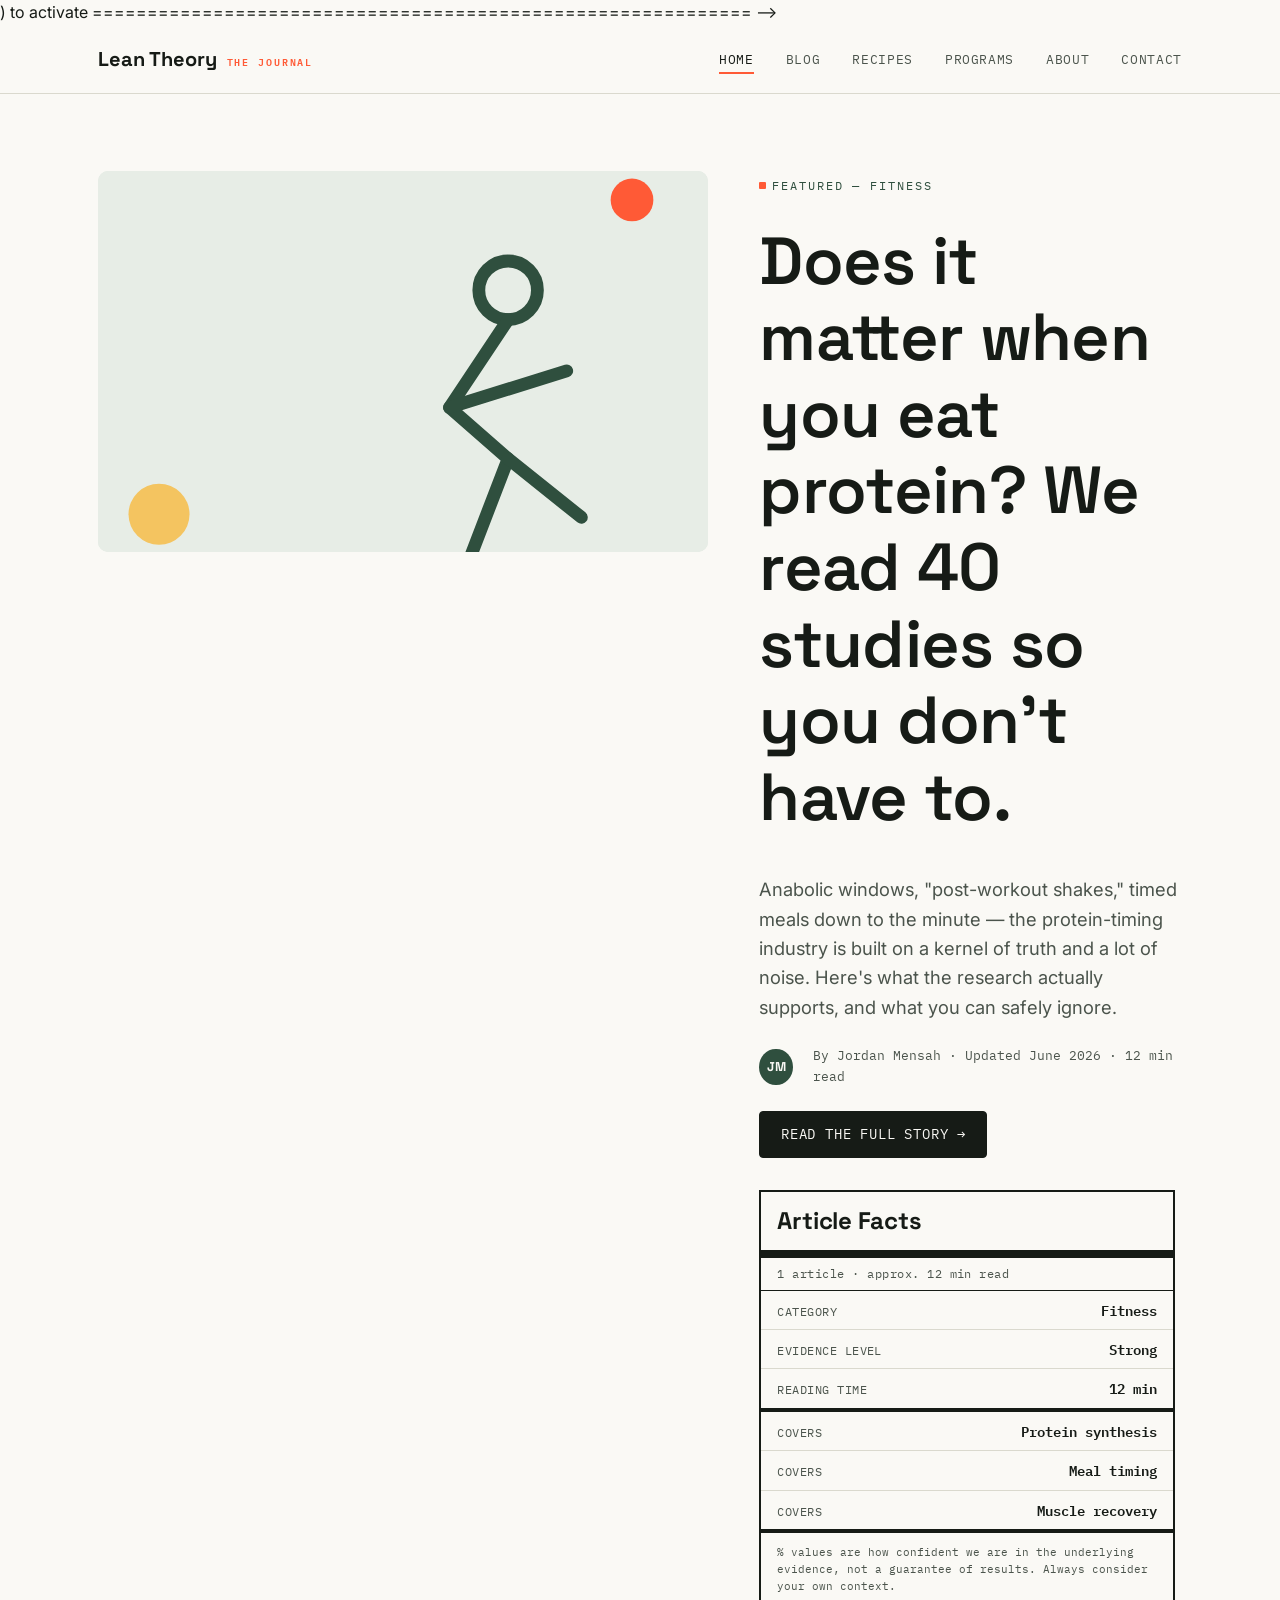
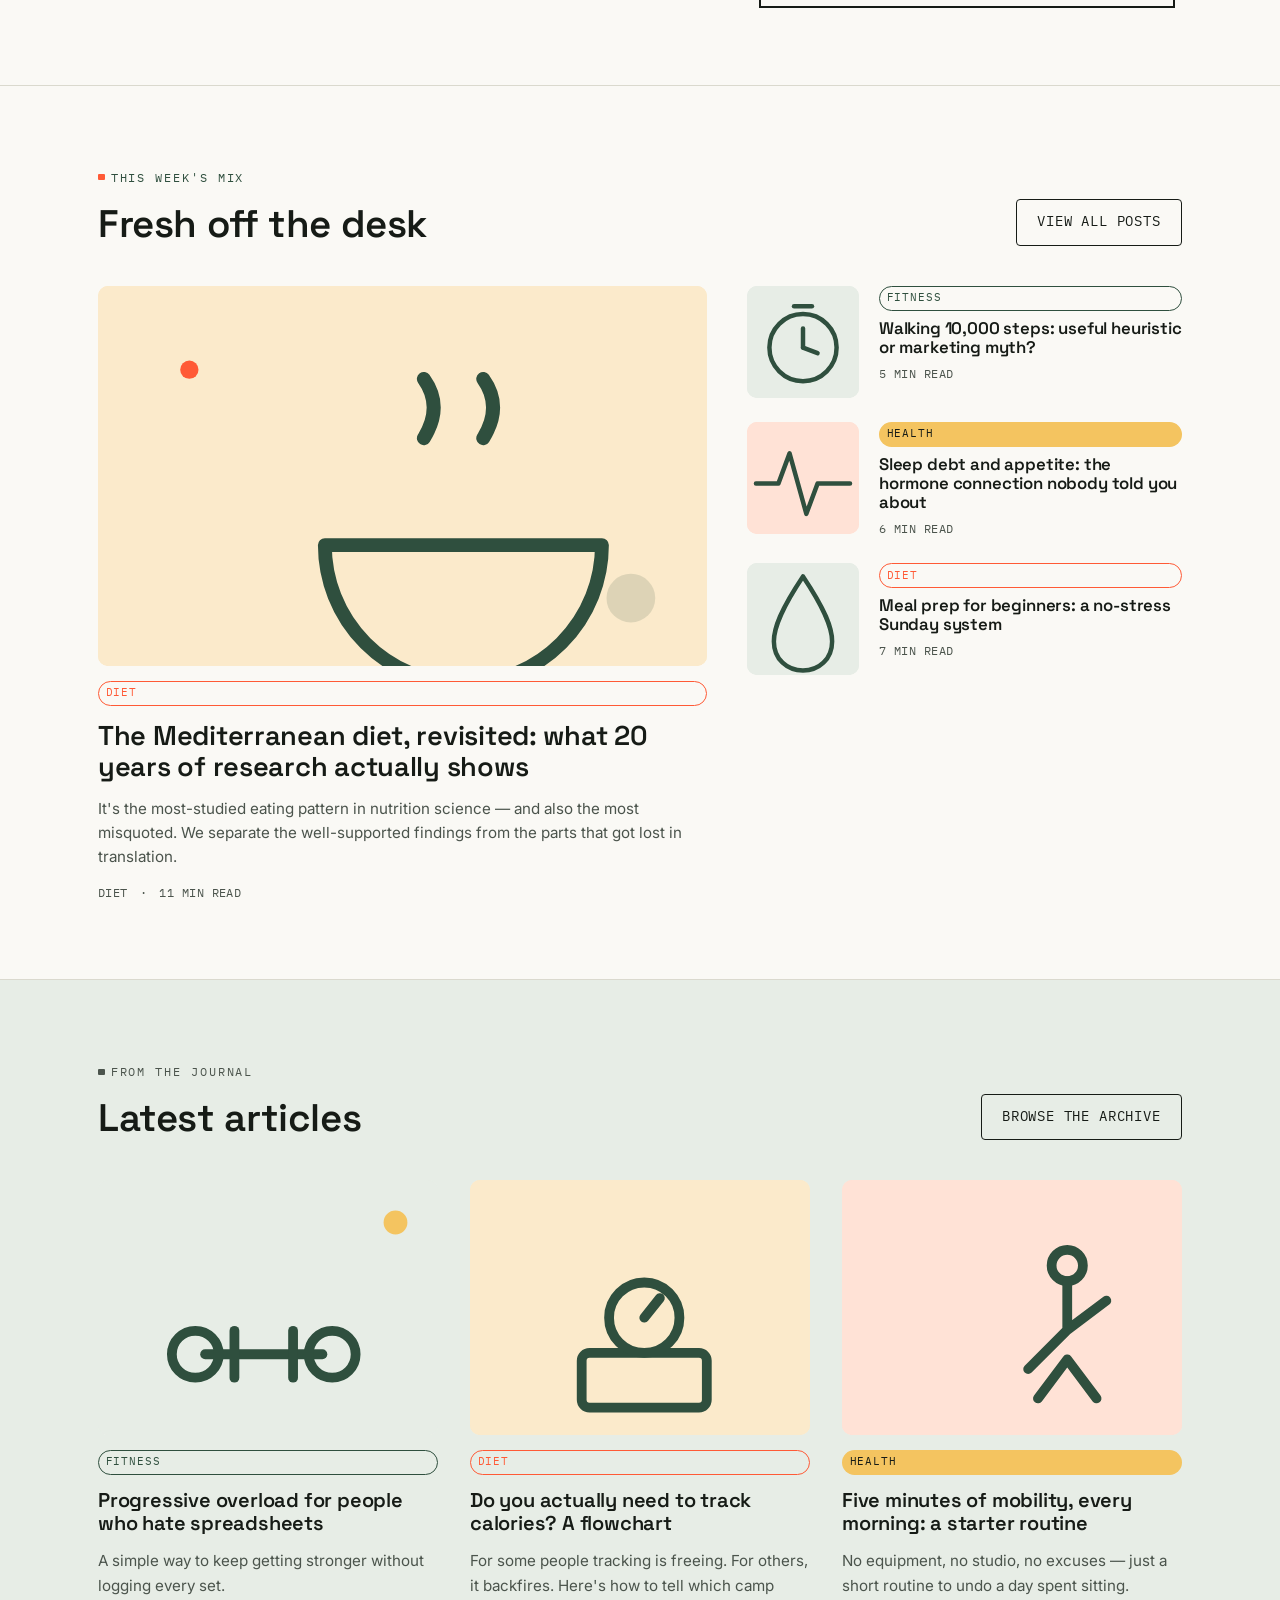
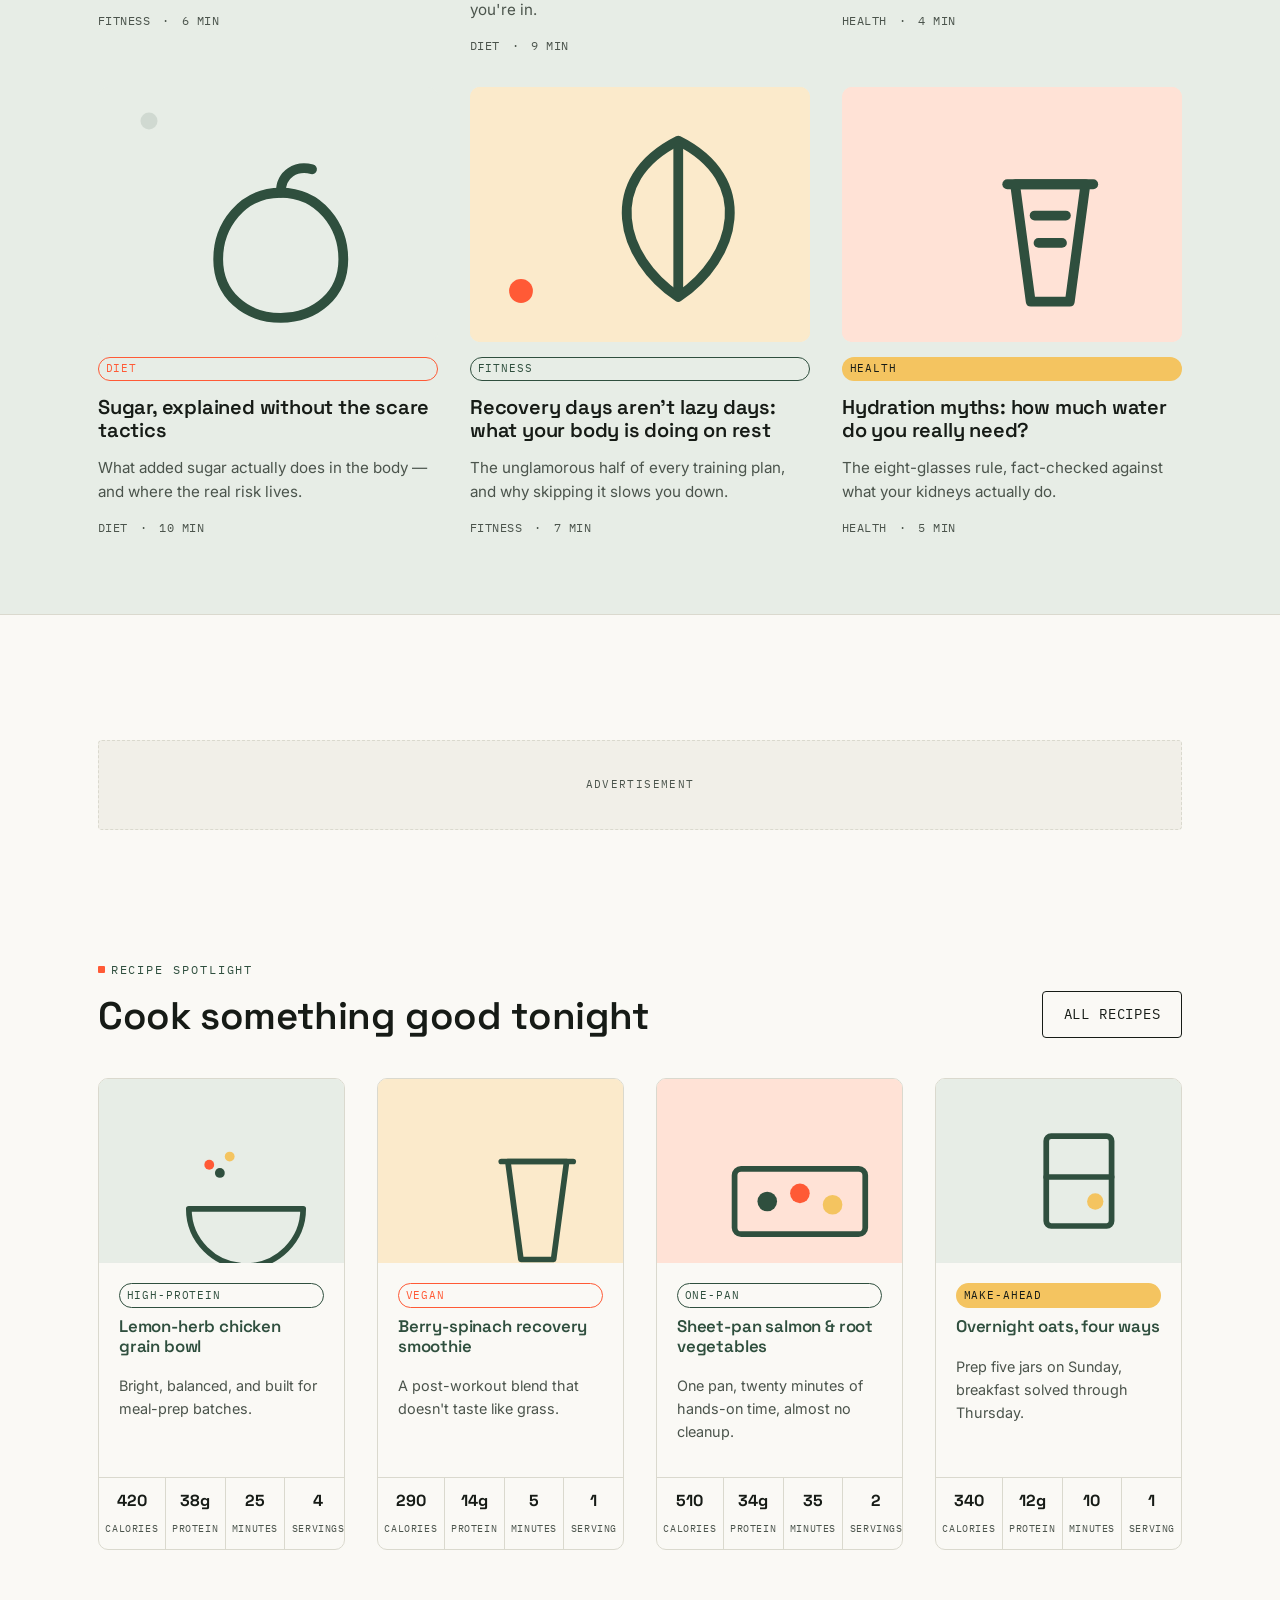
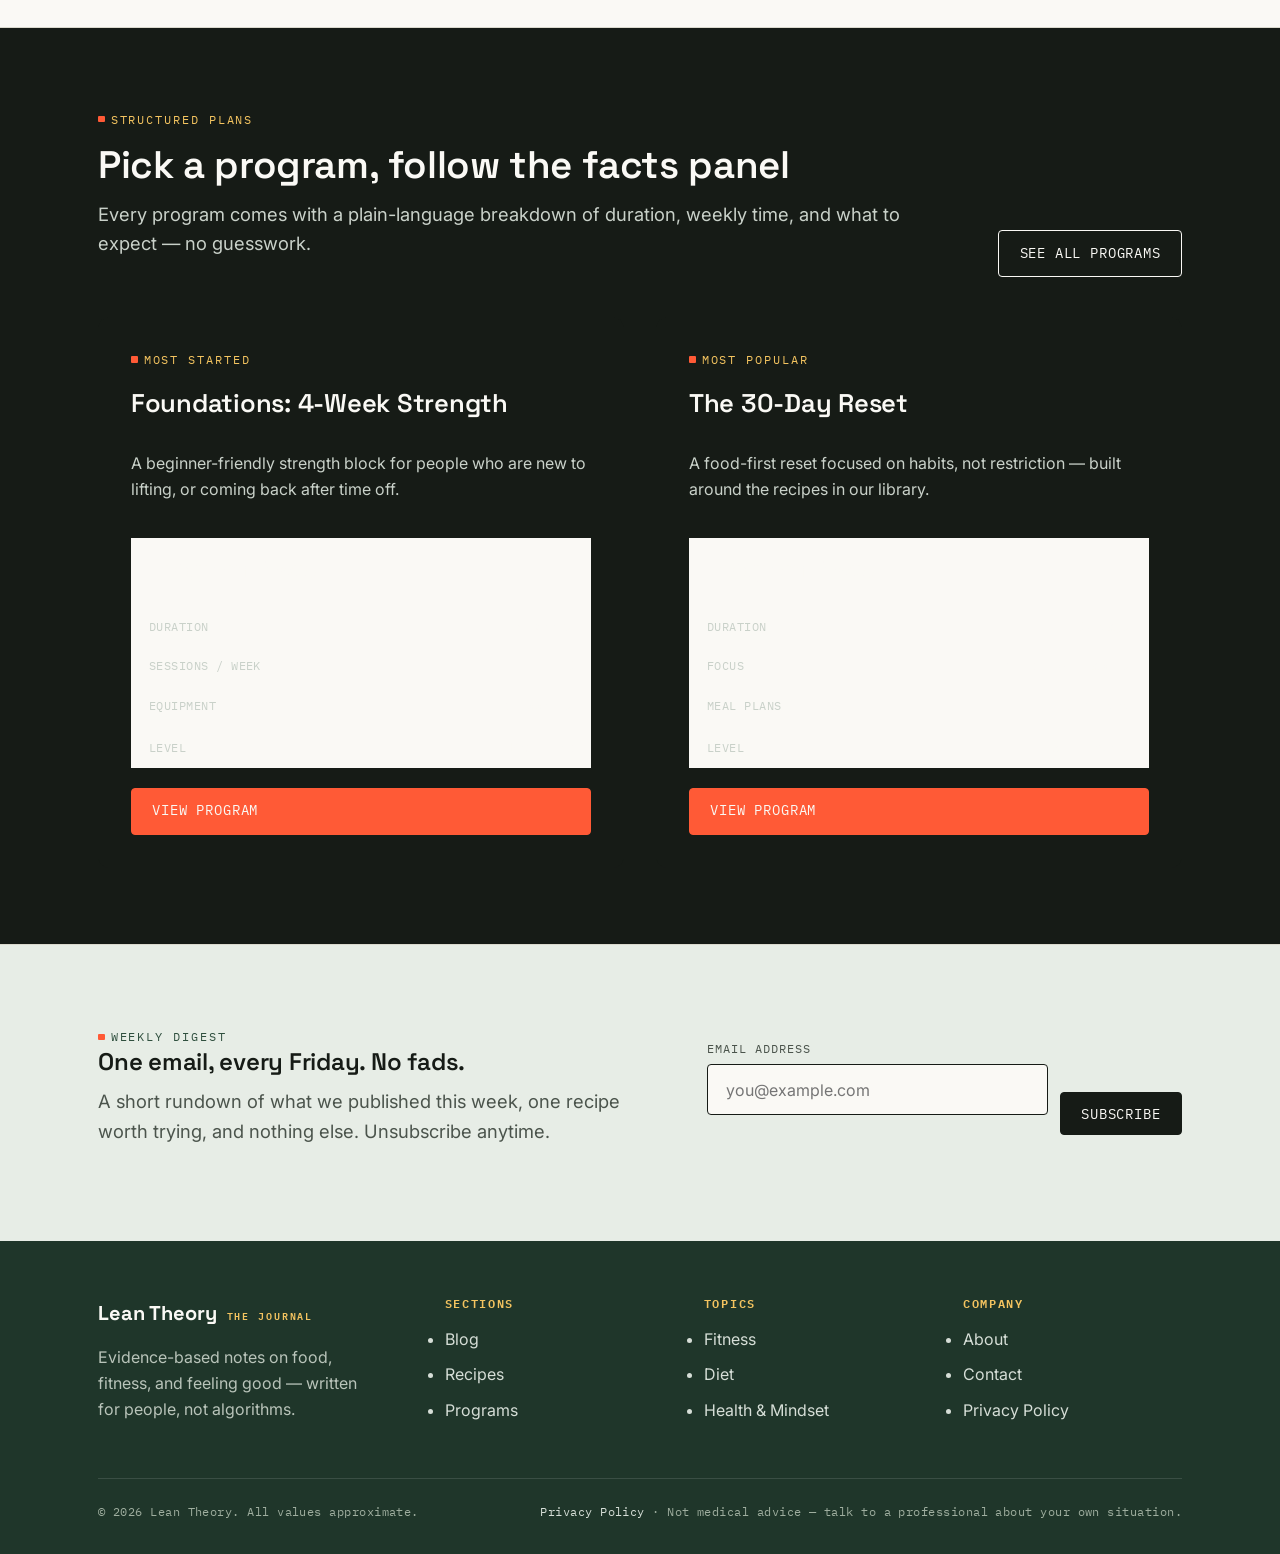
==== index.html @ 3e12a667 "Initial commit" ====
<!DOCTYPE html>
<html lang="en">
<head>
<meta charset="UTF-8">
<meta name="viewport" content="width=device-width, initial-scale=1.0">
<title>Lean Theory — Health, Fitness &amp; Food, Examined</title>
<meta name="description" content="Lean Theory is a journal about training, eating, and feeling better — backed by evidence, written in plain language.">
<link rel="preconnect" href="https://fonts.googleapis.com">
<link rel="preconnect" href="https://fonts.gstatic.com" crossorigin>
<link href="https://fonts.googleapis.com/css2?family=Space+Grotesk:wght@500;600;700&family=Inter:wght@400;500;600&family=IBM+Plex+Mono:wght@400;500;600&display=swap" rel="stylesheet">
<link rel="stylesheet" href="style.css">

<!-- ============================================================
     Google AdSense
     1. Sign up and get your site approved at https://www.google.com/adsense
     2. Replace ca-pub-0000000000000000 below with your publisher ID
     3. Remove the surrounding comment markers (<!-- and -->) to activate
     ============================================================ -->
<!--
<script async src="https://pagead2.googlesyndication.com/pagead/js/adsbygoogle.js?client=ca-pub-0000000000000000" crossorigin="anonymous"></script>
-->
</head>
<body>

<header class="site-header">
  <nav class="nav">
    <a class="brand" href="index.html">Lean Theory <small>THE JOURNAL</small></a>
    <button class="nav-toggle" aria-label="Toggle navigation" aria-expanded="false"><span></span></button>
    <ul class="nav-links">
      <li><a href="index.html" aria-current="page">Home</a></li>
      <li><a href="blog.html">Blog</a></li>
      <li><a href="recipes.html">Recipes</a></li>
      <li><a href="programs.html">Programs</a></li>
      <li><a href="about.html">About</a></li>
      <li><a href="contact.html">Contact</a></li>
    </ul>
  </nav>
</header>

<main>

  <!-- ============ HERO ============ -->
  <section class="hero">
    <div class="container hero-grid">
      <div class="card-thumb" style="aspect-ratio: 16/10;">
        <svg viewBox="0 0 400 300" preserveAspectRatio="xMidYMid slice" role="img" aria-label="Illustration of a runner">
          <rect width="400" height="300" fill="#E7EDE6"/>
          <g stroke="#2F4F3E" stroke-width="3.5" fill="none" stroke-linecap="round" stroke-linejoin="round" transform="translate(120,60) scale(2.4)">
            <circle cx="62" cy="18" r="8"/>
            <path d="M62 26 L46 50 L62 64 L52 90"/>
            <path d="M46 50 L78 40"/>
            <path d="M62 64 L82 80"/>
          </g>
          <circle cx="350" cy="44" r="14" fill="#FF5A36"/>
          <circle cx="40" cy="250" r="20" fill="#F4C460"/>
        </svg>
      </div>
      <div>
        <span class="eyebrow">Featured — Fitness</span>
        <h1>Does it matter when you eat protein? We read 40 studies so you don't have to.</h1>
        <p class="lede">Anabolic windows, "post-workout shakes," timed meals down to the minute — the protein-timing industry is built on a kernel of truth and a lot of noise. Here's what the research actually supports, and what you can safely ignore.</p>
        <div class="hero-meta">
          <span class="avatar">JM</span>
          <span>By Jordan Mensah · Updated June 2026 · 12 min read</span>
        </div>
        <p style="margin-top:1.5rem;">
          <a class="btn btn-primary" href="post.html">Read the full story →</a>
        </p>

        <div class="facts-panel" style="margin-top:2rem; max-width: 26rem;">
          <div class="facts-panel__title">Article Facts</div>
          <div class="facts-panel__sub">1 article · approx. 12 min read</div>
          <dl style="margin:0;">
            <div class="facts-row"><dt>Category</dt><dd>Fitness</dd></div>
            <div class="facts-row"><dt>Evidence level</dt><dd>Strong</dd></div>
            <div class="facts-row facts-row--divider"><dt>Reading time</dt><dd>12 min</dd></div>
            <div class="facts-row"><dt>Covers</dt><dd>Protein synthesis</dd></div>
            <div class="facts-row"><dt>Covers</dt><dd>Meal timing</dd></div>
            <div class="facts-row"><dt>Covers</dt><dd>Muscle recovery</dd></div>
          </dl>
          <div class="facts-panel__footer">% values are how confident we are in the underlying evidence, not a guarantee of results. Always consider your own context.</div>
        </div>
      </div>
    </div>
  </section>

  <!-- ============ MAGAZINE: FEATURE + LIST ============ -->
  <section class="section">
    <div class="container">
      <div class="section-head">
        <div>
          <span class="eyebrow">This Week's Mix</span>
          <h2>Fresh off the desk</h2>
        </div>
        <a class="btn" href="blog.html">View all posts</a>
      </div>

      <div class="magazine">
        <article class="card magazine-feature">
          <div class="card-thumb card-thumb--sand">
            <svg viewBox="0 0 400 260" preserveAspectRatio="xMidYMid slice" role="img" aria-label="Illustration of a bowl of food">
              <rect width="400" height="260" fill="#FBEACB"/>
              <g stroke="#2F4F3E" stroke-width="3.5" fill="none" stroke-linecap="round" stroke-linejoin="round" transform="translate(110,40) scale(2.6)">
                <path d="M15 52 a35 35 0 0 0 70 0 Z"/>
                <path d="M40 25 q5 -8 0 -15"/>
                <path d="M55 25 q5 -8 0 -15"/>
              </g>
              <circle cx="60" cy="60" r="6" fill="#FF5A36" stroke="none"/>
              <circle cx="350" cy="210" r="16" fill="#2F4F3E" stroke="none" opacity="0.15"/>
            </svg>
          </div>
          <span class="tag tag--citrus">Diet</span>
          <h3><a href="post.html">The Mediterranean diet, revisited: what 20 years of research actually shows</a></h3>
          <p>It's the most-studied eating pattern in nutrition science — and also the most misquoted. We separate the well-supported findings from the parts that got lost in translation.</p>
          <div class="card-meta"><span>Diet</span><span>·</span><span>11 min read</span></div>
        </article>

        <div class="magazine-list">
          <article class="card" data-category="fitness">
            <div class="card-thumb" style="width:7rem; aspect-ratio:1;">
              <svg viewBox="0 0 100 100" role="img" aria-label="Illustration of a clock">
                <rect width="100" height="100" fill="#E7EDE6"/>
                <g stroke="#2F4F3E" stroke-width="4" fill="none" stroke-linecap="round" stroke-linejoin="round">
                  <circle cx="50" cy="55" r="30"/>
                  <line x1="50" y1="55" x2="50" y2="38"/>
                  <line x1="50" y1="55" x2="63" y2="60"/>
                  <line x1="42" y1="18" x2="58" y2="18"/>
                </g>
              </svg>
            </div>
            <div class="card-body">
              <span class="tag tag--moss">Fitness</span>
              <h3><a href="post.html">Walking 10,000 steps: useful heuristic or marketing myth?</a></h3>
              <div class="card-meta"><span>5 min read</span></div>
            </div>
          </article>

          <article class="card" data-category="health">
            <div class="card-thumb card-thumb--citrus" style="width:7rem; aspect-ratio:1;">
              <svg viewBox="0 0 100 100" role="img" aria-label="Illustration of a heart rate line">
                <rect width="100" height="100" fill="#FFE2D6"/>
                <polyline points="8,55 28,55 38,28 53,82 63,55 92,55" stroke="#2F4F3E" stroke-width="4" fill="none" stroke-linecap="round" stroke-linejoin="round"/>
              </svg>
            </div>
            <div class="card-body">
              <span class="tag tag--sand">Health</span>
              <h3><a href="post.html">Sleep debt and appetite: the hormone connection nobody told you about</a></h3>
              <div class="card-meta"><span>6 min read</span></div>
            </div>
          </article>

          <article class="card" data-category="diet">
            <div class="card-thumb" style="width:7rem; aspect-ratio:1;">
              <svg viewBox="0 0 100 100" role="img" aria-label="Illustration of a water drop">
                <rect width="100" height="100" fill="#E7EDE6"/>
                <path d="M50 12 C70 42 76 58 76 70 C76 86 64 96 50 96 C36 96 24 86 24 70 C24 58 30 42 50 12 Z" stroke="#2F4F3E" stroke-width="4" fill="none" stroke-linecap="round" stroke-linejoin="round"/>
              </svg>
            </div>
            <div class="card-body">
              <span class="tag tag--citrus">Diet</span>
              <h3><a href="post.html">Meal prep for beginners: a no-stress Sunday system</a></h3>
              <div class="card-meta"><span>7 min read</span></div>
            </div>
          </article>
        </div>
      </div>
    </div>
  </section>

  <!-- ============ LATEST GRID ============ -->
  <section class="section section--tint">
    <div class="container">
      <div class="section-head">
        <div>
          <span class="eyebrow eyebrow--muted">From The Journal</span>
          <h2>Latest articles</h2>
        </div>
        <a class="btn" href="blog.html">Browse the archive</a>
      </div>

      <div class="card-grid">

        <article class="card">
          <div class="card-thumb">
            <svg viewBox="0 0 400 300" preserveAspectRatio="xMidYMid slice" role="img" aria-label="Illustration of a dumbbell">
              <rect width="400" height="300" fill="#E7EDE6"/>
              <g stroke="#2F4F3E" stroke-width="5" fill="none" stroke-linecap="round" stroke-linejoin="round" transform="translate(80,90) scale(2.3)">
                <line x1="20" y1="50" x2="80" y2="50"/>
                <circle cx="15" cy="50" r="12"/>
                <circle cx="85" cy="50" r="12"/>
                <line x1="35" y1="38" x2="35" y2="62"/>
                <line x1="65" y1="38" x2="65" y2="62"/>
              </g>
              <circle cx="350" cy="50" r="14" fill="#F4C460"/>
            </svg>
          </div>
          <span class="tag tag--moss">Fitness</span>
          <h3><a href="post.html">Progressive overload for people who hate spreadsheets</a></h3>
          <p>A simple way to keep getting stronger without logging every set.</p>
          <div class="card-meta"><span>Fitness</span><span>·</span><span>6 min</span></div>
        </article>

        <article class="card">
          <div class="card-thumb card-thumb--sand">
            <svg viewBox="0 0 400 300" preserveAspectRatio="xMidYMid slice" role="img" aria-label="Illustration of a kitchen scale">
              <rect width="400" height="300" fill="#FBEACB"/>
              <g stroke="#2F4F3E" stroke-width="5" fill="none" stroke-linecap="round" stroke-linejoin="round" transform="translate(90,70) scale(2.3)">
                <rect x="18" y="58" width="64" height="28" rx="4"/>
                <circle cx="50" cy="40" r="18"/>
                <line x1="50" y1="40" x2="58" y2="30"/>
              </g>
            </svg>
          </div>
          <span class="tag tag--citrus">Diet</span>
          <h3><a href="post.html">Do you actually need to track calories? A flowchart</a></h3>
          <p>For some people tracking is freeing. For others, it backfires. Here's how to tell which camp you're in.</p>
          <div class="card-meta"><span>Diet</span><span>·</span><span>9 min</span></div>
        </article>

        <article class="card">
          <div class="card-thumb card-thumb--citrus">
            <svg viewBox="0 0 400 300" preserveAspectRatio="xMidYMid slice" role="img" aria-label="Illustration of a stretching figure">
              <rect width="400" height="300" fill="#FFE2D6"/>
              <g stroke="#2F4F3E" stroke-width="5" fill="none" stroke-linecap="round" stroke-linejoin="round" transform="translate(150,50) scale(2.3)">
                <circle cx="50" cy="22" r="8"/>
                <path d="M50 30 L50 55 M50 55 L30 75 M50 55 L70 40 M50 70 L65 90 M50 70 L35 90"/>
              </g>
            </svg>
          </div>
          <span class="tag tag--sand">Health</span>
          <h3><a href="post.html">Five minutes of mobility, every morning: a starter routine</a></h3>
          <p>No equipment, no studio, no excuses — just a short routine to undo a day spent sitting.</p>
          <div class="card-meta"><span>Health</span><span>·</span><span>4 min</span></div>
        </article>

        <article class="card">
          <div class="card-thumb">
            <svg viewBox="0 0 400 300" preserveAspectRatio="xMidYMid slice" role="img" aria-label="Illustration of an apple">
              <rect width="400" height="300" fill="#E7EDE6"/>
              <g stroke="#2F4F3E" stroke-width="5" fill="none" stroke-linecap="round" stroke-linejoin="round" transform="translate(100,60) scale(2.3)">
                <path d="M50 28 C30 28 18 45 18 62 C18 80 32 92 50 92 C68 92 82 80 82 62 C82 45 70 28 50 28 Z"/>
                <path d="M50 28 C50 18 58 14 66 16"/>
              </g>
              <circle cx="60" cy="40" r="10" fill="#2F4F3E" opacity="0.12" stroke="none"/>
            </svg>
          </div>
          <span class="tag tag--citrus">Diet</span>
          <h3><a href="post.html">Sugar, explained without the scare tactics</a></h3>
          <p>What added sugar actually does in the body — and where the real risk lives.</p>
          <div class="card-meta"><span>Diet</span><span>·</span><span>10 min</span></div>
        </article>

        <article class="card">
          <div class="card-thumb card-thumb--sand">
            <svg viewBox="0 0 400 300" preserveAspectRatio="xMidYMid slice" role="img" aria-label="Illustration of a leaf">
              <rect width="400" height="300" fill="#FBEACB"/>
              <g stroke="#2F4F3E" stroke-width="5" fill="none" stroke-linecap="round" stroke-linejoin="round" transform="translate(130,40) scale(2.3)">
                <path d="M50 90 C20 70 10 30 50 10 C90 30 80 70 50 90 Z"/>
                <path d="M50 88 L50 14"/>
              </g>
              <circle cx="60" cy="240" r="14" fill="#FF5A36"/>
            </svg>
          </div>
          <span class="tag tag--moss">Fitness</span>
          <h3><a href="post.html">Recovery days aren't lazy days: what your body is doing on rest</a></h3>
          <p>The unglamorous half of every training plan, and why skipping it slows you down.</p>
          <div class="card-meta"><span>Fitness</span><span>·</span><span>7 min</span></div>
        </article>

        <article class="card">
          <div class="card-thumb card-thumb--citrus">
            <svg viewBox="0 0 400 300" preserveAspectRatio="xMidYMid slice" role="img" aria-label="Illustration of a blender">
              <rect width="400" height="300" fill="#FFE2D6"/>
              <g stroke="#2F4F3E" stroke-width="5" fill="none" stroke-linecap="round" stroke-linejoin="round" transform="translate(130,50) scale(2.3)">
                <path d="M32 28 L68 28 L60 88 L40 88 Z"/>
                <line x1="28" y1="28" x2="72" y2="28"/>
                <line x1="42" y1="44" x2="58" y2="44"/>
                <line x1="44" y1="58" x2="56" y2="58"/>
              </g>
            </svg>
          </div>
          <span class="tag tag--sand">Health</span>
          <h3><a href="post.html">Hydration myths: how much water do you really need?</a></h3>
          <p>The eight-glasses rule, fact-checked against what your kidneys actually do.</p>
          <div class="card-meta"><span>Health</span><span>·</span><span>5 min</span></div>
        </article>

      </div>
    </div>
  </section>

  <!-- ============ AD SLOT ============ -->
  <section class="section" style="padding-bottom:0; border-bottom:none;">
    <div class="container">
      <div class="ad-slot">Advertisement</div>
    </div>
  </section>

  <!-- ============ RECIPE SPOTLIGHT ============ -->
  <section class="section">
    <div class="container">
      <div class="section-head">
        <div>
          <span class="eyebrow">Recipe Spotlight</span>
          <h2>Cook something good tonight</h2>
        </div>
        <a class="btn" href="recipes.html">All recipes</a>
      </div>

      <div class="card-grid recipe-card-grid" style="grid-template-columns: repeat(4, 1fr);">

        <article class="recipe-card">
          <div class="card-thumb">
            <svg viewBox="0 0 300 225" preserveAspectRatio="xMidYMid slice" role="img" aria-label="Illustration of a grain bowl">
              <rect width="300" height="225" fill="#E7EDE6"/>
              <g stroke="#2F4F3E" stroke-width="3.5" fill="none" stroke-linecap="round" stroke-linejoin="round" transform="translate(80,55) scale(2)">
                <path d="M15 52 a35 35 0 0 0 70 0 Z"/>
              </g>
              <circle cx="135" cy="105" r="6" fill="#FF5A36" stroke="none"/>
              <circle cx="160" cy="95" r="6" fill="#F4C460" stroke="none"/>
              <circle cx="148" cy="115" r="6" fill="#2F4F3E" stroke="none"/>
            </svg>
          </div>
          <div class="recipe-card__body">
            <span class="tag tag--moss">High-protein</span>
            <h3 style="font-size:1.05rem;"><a href="recipes.html">Lemon-herb chicken grain bowl</a></h3>
            <p style="font-size:0.9rem;color:var(--ink-soft);">Bright, balanced, and built for meal-prep batches.</p>
          </div>
          <div class="recipe-stats">
            <div><strong>420</strong><span>Calories</span></div>
            <div><strong>38g</strong><span>Protein</span></div>
            <div><strong>25</strong><span>Minutes</span></div>
            <div><strong>4</strong><span>Servings</span></div>
          </div>
        </article>

        <article class="recipe-card">
          <div class="card-thumb card-thumb--sand">
            <svg viewBox="0 0 300 225" preserveAspectRatio="xMidYMid slice" role="img" aria-label="Illustration of a smoothie blender">
              <rect width="300" height="225" fill="#FBEACB"/>
              <g stroke="#2F4F3E" stroke-width="3.5" fill="none" stroke-linecap="round" stroke-linejoin="round" transform="translate(95,45) scale(2)">
                <path d="M32 28 L68 28 L60 88 L40 88 Z"/>
                <line x1="28" y1="28" x2="72" y2="28"/>
              </g>
            </svg>
          </div>
          <div class="recipe-card__body">
            <span class="tag tag--citrus">Vegan</span>
            <h3 style="font-size:1.05rem;"><a href="recipes.html">Berry-spinach recovery smoothie</a></h3>
            <p style="font-size:0.9rem;color:var(--ink-soft);">A post-workout blend that doesn't taste like grass.</p>
          </div>
          <div class="recipe-stats">
            <div><strong>290</strong><span>Calories</span></div>
            <div><strong>14g</strong><span>Protein</span></div>
            <div><strong>5</strong><span>Minutes</span></div>
            <div><strong>1</strong><span>Serving</span></div>
          </div>
        </article>

        <article class="recipe-card">
          <div class="card-thumb card-thumb--citrus">
            <svg viewBox="0 0 300 225" preserveAspectRatio="xMidYMid slice" role="img" aria-label="Illustration of a sheet pan">
              <rect width="300" height="225" fill="#FFE2D6"/>
              <g stroke="#2F4F3E" stroke-width="3.5" fill="none" stroke-linecap="round" stroke-linejoin="round" transform="translate(75,70) scale(2)">
                <rect x="10" y="20" width="80" height="40" rx="4"/>
                <circle cx="30" cy="40" r="6" fill="#2F4F3E" stroke="none"/>
                <circle cx="50" cy="35" r="6" fill="#FF5A36" stroke="none"/>
                <circle cx="70" cy="42" r="6" fill="#F4C460" stroke="none"/>
              </g>
            </svg>
          </div>
          <div class="recipe-card__body">
            <span class="tag tag--moss">One-pan</span>
            <h3 style="font-size:1.05rem;"><a href="recipes.html">Sheet-pan salmon &amp; root vegetables</a></h3>
            <p style="font-size:0.9rem;color:var(--ink-soft);">One pan, twenty minutes of hands-on time, almost no cleanup.</p>
          </div>
          <div class="recipe-stats">
            <div><strong>510</strong><span>Calories</span></div>
            <div><strong>34g</strong><span>Protein</span></div>
            <div><strong>35</strong><span>Minutes</span></div>
            <div><strong>2</strong><span>Servings</span></div>
          </div>
        </article>

        <article class="recipe-card">
          <div class="card-thumb">
            <svg viewBox="0 0 300 225" preserveAspectRatio="xMidYMid slice" role="img" aria-label="Illustration of overnight oats jar">
              <rect width="300" height="225" fill="#E7EDE6"/>
              <g stroke="#2F4F3E" stroke-width="3.5" fill="none" stroke-linecap="round" stroke-linejoin="round" transform="translate(105,40) scale(2)">
                <rect x="15" y="15" width="40" height="55" rx="3"/>
                <line x1="15" y1="40" x2="55" y2="40"/>
              </g>
              <circle cx="195" cy="150" r="10" fill="#F4C460" stroke="none"/>
            </svg>
          </div>
          <div class="recipe-card__body">
            <span class="tag tag--sand">Make-ahead</span>
            <h3 style="font-size:1.05rem;"><a href="recipes.html">Overnight oats, four ways</a></h3>
            <p style="font-size:0.9rem;color:var(--ink-soft);">Prep five jars on Sunday, breakfast solved through Thursday.</p>
          </div>
          <div class="recipe-stats">
            <div><strong>340</strong><span>Calories</span></div>
            <div><strong>12g</strong><span>Protein</span></div>
            <div><strong>10</strong><span>Minutes</span></div>
            <div><strong>1</strong><span>Serving</span></div>
          </div>
        </article>

      </div>
    </div>
  </section>

  <!-- ============ PROGRAMS TEASER ============ -->
  <section class="section section--dark">
    <div class="container">
      <div class="section-head">
        <div>
          <span class="eyebrow">Structured Plans</span>
          <h2>Pick a program, follow the facts panel</h2>
          <p class="lede" style="margin-top:0.75rem;">Every program comes with a plain-language breakdown of duration, weekly time, and what to expect — no guesswork.</p>
        </div>
        <a class="btn" style="border-color: var(--paper); color: var(--paper);" href="programs.html">See all programs</a>
      </div>

      <div class="card-grid card-grid--2">
        <div class="program-card program-card--featured">
          <span class="eyebrow">Most started</span>
          <h3>Foundations: 4-Week Strength</h3>
          <p>A beginner-friendly strength block for people who are new to lifting, or coming back after time off.</p>
          <div class="facts-panel">
            <div class="facts-panel__title">Program Facts</div>
            <dl style="margin:0;">
              <div class="facts-row"><dt>Duration</dt><dd>4 weeks</dd></div>
              <div class="facts-row"><dt>Sessions / week</dt><dd>3</dd></div>
              <div class="facts-row facts-row--divider"><dt>Equipment</dt><dd>Dumbbells</dd></div>
              <div class="facts-row"><dt>Level</dt><dd>Beginner</dd></div>
            </dl>
          </div>
          <a class="btn btn-citrus" href="programs.html">View program</a>
        </div>

        <div class="program-card program-card--featured">
          <span class="eyebrow">Most popular</span>
          <h3>The 30-Day Reset</h3>
          <p>A food-first reset focused on habits, not restriction — built around the recipes in our library.</p>
          <div class="facts-panel">
            <div class="facts-panel__title">Program Facts</div>
            <dl style="margin:0;">
              <div class="facts-row"><dt>Duration</dt><dd>30 days</dd></div>
              <div class="facts-row"><dt>Focus</dt><dd>Nutrition habits</dd></div>
              <div class="facts-row facts-row--divider"><dt>Meal plans</dt><dd>Included</dd></div>
              <div class="facts-row"><dt>Level</dt><dd>All levels</dd></div>
            </dl>
          </div>
          <a class="btn btn-citrus" href="programs.html">View program</a>
        </div>
      </div>
    </div>
  </section>

  <!-- ============ NEWSLETTER ============ -->
  <section class="section section--tint">
    <div class="container newsletter">
      <div>
        <span class="eyebrow">Weekly Digest</span>
        <h2>One email, every Friday. No fads.</h2>
        <p class="lede">A short rundown of what we published this week, one recipe worth trying, and nothing else. Unsubscribe anytime.</p>
      </div>
      <form class="newsletter-form" data-static-form>
        <label class="form-field" style="flex:1; min-width: 12rem;">
          <span style="font-family:var(--font-mono); font-size:0.72rem; letter-spacing:0.08em; text-transform:uppercase; color:var(--ink-soft);">Email address</span>
          <input type="email" name="email" placeholder="you@example.com" required>
        </label>
        <button class="btn btn-primary" type="submit" style="align-self:flex-end;">Subscribe</button>
        <p class="form-note" style="width:100%; font-family:var(--font-mono); font-size:0.78rem; color:var(--moss); margin:0;"></p>
      </form>
    </div>
  </section>

</main>

<footer class="site-footer">
  <div class="container">
    <div class="footer-grid">
      <div>
        <a class="brand" href="index.html">Lean Theory <small>THE JOURNAL</small></a>
        <p style="margin-top:1rem; color:#B9C4BA; max-width:28ch;">Evidence-based notes on food, fitness, and feeling good — written for people, not algorithms.</p>
      </div>
      <div>
        <h4>Sections</h4>
        <ul>
          <li><a href="blog.html">Blog</a></li>
          <li><a href="recipes.html">Recipes</a></li>
          <li><a href="programs.html">Programs</a></li>
        </ul>
      </div>
      <div>
        <h4>Topics</h4>
        <ul>
          <li><a href="blog.html">Fitness</a></li>
          <li><a href="blog.html">Diet</a></li>
          <li><a href="blog.html">Health &amp; Mindset</a></li>
        </ul>
      </div>
      <div>
        <h4>Company</h4>
        <ul>
          <li><a href="about.html">About</a></li>
          <li><a href="contact.html">Contact</a></li>
          <li><a href="privacy-policy.html">Privacy Policy</a></li>
        </ul>
      </div>
    </div>
    <div class="footer-bottom">
      <span>© 2026 Lean Theory. All values approximate.</span>
      <span><a href="privacy-policy.html">Privacy Policy</a> · Not medical advice — talk to a professional about your own situation.</span>
    </div>
  </div>
</footer>

<script src="script.js"></script>
</body>
</html>
---- style.css ----
/* ==========================================================================
   THE DAILY VALUE — shared stylesheet
   Design tokens: warm paper, deep moss green, citrus accent, mono "facts"
   panel borrowed from nutrition-label conventions.
   ========================================================================== */

:root {
  --paper:      #FAF9F5;
  --paper-dim:  #F1EFE8;
  --ink:        #161B16;
  --ink-soft:   #4B544C;
  --moss:       #2F4F3E;
  --moss-deep:  #1F362A;
  --moss-tint:  #E7EDE6;
  --citrus:     #FF5A36;
  --sand:       #F4C460;
  --line:       #DAD9CE;
  --line-strong:#161B16;

  --font-display: "Space Grotesk", "Helvetica Neue", Arial, sans-serif;
  --font-body: "Inter", "Helvetica Neue", Arial, sans-serif;
  --font-mono: "IBM Plex Mono", "Courier New", monospace;

  --container: 1180px;
  --gutter: clamp(1.25rem, 4vw, 3rem);

  --radius-s: 4px;
  --radius-m: 10px;
}

/* ---------- Reset & base ---------- */
* { box-sizing: border-box; }
html { scroll-behavior: smooth; }

body {
  margin: 0;
  font-family: var(--font-body);
  background: var(--paper);
  color: var(--ink);
  font-size: 16px;
  line-height: 1.6;
  -webkit-font-smoothing: antialiased;
}

img, svg { display: block; max-width: 100%; }

a {
  color: var(--moss);
  text-decoration: none;
}

a:focus-visible,
button:focus-visible,
input:focus-visible,
textarea:focus-visible {
  outline: 2px solid var(--citrus);
  outline-offset: 2px;
}

h1, h2, h3, h4 {
  font-family: var(--font-display);
  font-weight: 600;
  line-height: 1.15;
  margin: 0 0 0.5em;
  letter-spacing: -0.01em;
}

p { margin: 0 0 1em; }

ul { margin: 0; padding: 0; }

.container {
  max-width: var(--container);
  margin: 0 auto;
  padding: 0 var(--gutter);
}

/* reduced motion */
@media (prefers-reduced-motion: reduce) {
  *, *::before, *::after { animation-duration: 0.01ms !important; transition-duration: 0.01ms !important; }
  html { scroll-behavior: auto; }
}

/* ---------- Utility text styles ---------- */
.eyebrow {
  font-family: var(--font-mono);
  font-size: 0.75rem;
  letter-spacing: 0.16em;
  text-transform: uppercase;
  color: var(--moss);
  display: inline-flex;
  align-items: center;
  gap: 0.5em;
}

.eyebrow::before {
  content: "";
  display: inline-block;
  width: 0.55em;
  height: 0.55em;
  background: var(--citrus);
  border-radius: 1px;
}

.eyebrow--muted { color: var(--ink-soft); }
.eyebrow--muted::before { background: var(--ink-soft); }

.lede {
  font-size: 1.15rem;
  color: var(--ink-soft);
  max-width: 46em;
}

/* ---------- Buttons ---------- */
.btn {
  display: inline-flex;
  align-items: center;
  gap: 0.5em;
  font-family: var(--font-mono);
  font-size: 0.85rem;
  letter-spacing: 0.06em;
  text-transform: uppercase;
  padding: 0.85em 1.5em;
  border-radius: var(--radius-s);
  border: 1.5px solid var(--line-strong);
  cursor: pointer;
  transition: transform 0.15s ease, background 0.15s ease, color 0.15s ease;
  background: transparent;
  color: var(--ink);
}

.btn:hover { transform: translateY(-2px); }

.btn-primary {
  background: var(--ink);
  color: var(--paper);
  border-color: var(--ink);
}

.btn-primary:hover { background: var(--moss); border-color: var(--moss); }

.btn-citrus {
  background: var(--citrus);
  color: var(--paper);
  border-color: var(--citrus);
}

.btn-citrus:hover { background: var(--ink); border-color: var(--ink); }

.btn-block { width: 100%; justify-content: center; }

/* ==========================================================================
   HEADER / NAV
   ========================================================================== */

.site-header {
  position: sticky;
  top: 0;
  z-index: 50;
  background: var(--paper);
  border-bottom: 1px solid var(--line);
}

.nav {
  display: flex;
  align-items: center;
  justify-content: space-between;
  padding: 1.1rem var(--gutter);
  max-width: var(--container);
  margin: 0 auto;
  gap: 1.5rem;
}

.brand {
  display: flex;
  align-items: baseline;
  gap: 0.6rem;
  font-family: var(--font-display);
  font-weight: 700;
  font-size: 1.25rem;
  color: var(--ink);
  white-space: nowrap;
}

.brand small {
  font-family: var(--font-mono);
  font-size: 0.65rem;
  letter-spacing: 0.18em;
  color: var(--citrus);
  font-weight: 600;
}

.nav-links {
  display: flex;
  gap: 2rem;
  list-style: none;
  font-family: var(--font-mono);
  font-size: 0.82rem;
  letter-spacing: 0.05em;
  text-transform: uppercase;
}

.nav-links a {
  color: var(--ink-soft);
  padding-bottom: 4px;
  border-bottom: 2px solid transparent;
  transition: color 0.15s ease, border-color 0.15s ease;
}

.nav-links a:hover,
.nav-links a[aria-current="page"] {
  color: var(--ink);
  border-color: var(--citrus);
}

.nav-toggle {
  display: none;
  background: none;
  border: 1.5px solid var(--line-strong);
  border-radius: var(--radius-s);
  width: 42px;
  height: 38px;
  cursor: pointer;
  position: relative;
}

.nav-toggle span,
.nav-toggle span::before,
.nav-toggle span::after {
  content: "";
  position: absolute;
  left: 9px;
  right: 9px;
  height: 2px;
  background: var(--ink);
  transition: transform 0.2s ease, opacity 0.2s ease;
}

.nav-toggle span { top: 50%; transform: translateY(-50%); }
.nav-toggle span::before { top: -7px; }
.nav-toggle span::after { top: 7px; }

.nav-toggle[aria-expanded="true"] span { background: transparent; }
.nav-toggle[aria-expanded="true"] span::before { top: 0; transform: rotate(45deg); }
.nav-toggle[aria-expanded="true"] span::after { top: 0; transform: rotate(-45deg); }

@media (max-width: 820px) {
  .nav-toggle { display: block; }
  .nav-links {
    position: absolute;
    top: 100%;
    left: 0;
    right: 0;
    background: var(--paper);
    border-bottom: 1px solid var(--line);
    flex-direction: column;
    gap: 0;
    max-height: 0;
    overflow: hidden;
    transition: max-height 0.25s ease;
  }
  .nav-links.is-open { max-height: 24rem; }
  .nav-links li { border-top: 1px solid var(--line); }
  .nav-links a { display: block; padding: 1rem var(--gutter); border-bottom: none; }
}

/* ==========================================================================
   HERO
   ========================================================================== */

.hero {
  padding: clamp(2.5rem, 6vw, 5rem) 0 clamp(3rem, 6vw, 5rem);
  border-bottom: 1px solid var(--line);
}

.hero-grid {
  display: grid;
  grid-template-columns: 1.3fr 0.9fr;
  gap: clamp(2rem, 4vw, 4rem);
  align-items: start;
}

.hero h1 {
  font-size: clamp(2.4rem, 5.2vw, 4.2rem);
  margin: 0.4em 0 0.6em;
  max-width: 16ch;
}

.hero-meta {
  display: flex;
  align-items: center;
  gap: 1.25rem;
  margin-top: 1.5rem;
  font-family: var(--font-mono);
  font-size: 0.8rem;
  color: var(--ink-soft);
}

.hero-meta .avatar {
  width: 2.25rem;
  height: 2.25rem;
  border-radius: 50%;
  background: var(--moss);
  display: flex;
  align-items: center;
  justify-content: center;
  color: var(--paper);
  font-family: var(--font-display);
  font-weight: 700;
}

/* ==========================================================================
   FACTS PANEL — the signature element.
   A nutrition-label-style box reused for article / recipe / program meta.
   ========================================================================== */

.facts-panel {
  border: 2.5px solid var(--line-strong);
  background: var(--paper);
  font-family: var(--font-mono);
  font-size: 0.85rem;
}

.facts-panel__title {
  font-family: var(--font-display);
  font-weight: 700;
  font-size: 1.5rem;
  padding: 0.6rem 1rem;
  border-bottom: 8px solid var(--line-strong);
  letter-spacing: -0.01em;
}

.facts-panel__sub {
  padding: 0.4rem 1rem;
  border-bottom: 1px solid var(--line-strong);
  font-size: 0.75rem;
  color: var(--ink-soft);
  letter-spacing: 0.04em;
}

.facts-row {
  display: flex;
  justify-content: space-between;
  align-items: baseline;
  padding: 0.5rem 1rem;
  border-bottom: 1px solid var(--line);
  gap: 1rem;
}

.facts-row:last-child { border-bottom: none; }

.facts-row dt {
  color: var(--ink-soft);
  letter-spacing: 0.04em;
  text-transform: uppercase;
  font-size: 0.72rem;
}

.facts-row dd {
  margin: 0;
  font-weight: 600;
  text-align: right;
}

.facts-row--divider {
  border-bottom: 4px solid var(--line-strong);
}

.facts-panel__footer {
  padding: 0.7rem 1rem;
  font-size: 0.7rem;
  color: var(--ink-soft);
  line-height: 1.5;
  border-top: 4px solid var(--line-strong);
}

/* ==========================================================================
   SECTIONS / GRIDS
   ========================================================================== */

.section {
  padding: clamp(3rem, 6vw, 5rem) 0;
  border-bottom: 1px solid var(--line);
}

.section:last-of-type { border-bottom: none; }

.section--tint { background: var(--moss-tint); }
.section--dark { background: var(--ink); color: var(--paper); }
.section--dark .eyebrow { color: var(--sand); }
.section--dark .eyebrow::before { background: var(--citrus); }
.section--dark h2 { color: var(--paper); }
.section--dark p { color: #C9D1C9; }

.section-head {
  display: flex;
  justify-content: space-between;
  align-items: flex-end;
  gap: 2rem;
  margin-bottom: 2.5rem;
  flex-wrap: wrap;
}

.section-head h2 {
  font-size: clamp(1.7rem, 3vw, 2.4rem);
  margin: 0.35em 0 0;
}

/* article card */
.card-grid {
  display: grid;
  gap: 2rem;
  grid-template-columns: repeat(3, 1fr);
}

.card-grid--2 { grid-template-columns: repeat(2, 1fr); }

.card {
  display: flex;
  flex-direction: column;
  gap: 0.9rem;
}

.card-thumb {
  aspect-ratio: 4 / 3;
  border-radius: var(--radius-m);
  background: var(--moss-tint);
  position: relative;
  overflow: hidden;
}

.card-thumb--sand { background: #FBEACB; }
.card-thumb--citrus { background: #FFE2D6; }

.card-thumb svg { position: absolute; inset: 0; width: 100%; height: 100%; }

.card h3 {
  font-size: 1.25rem;
  margin: 0;
}

.card h3 a {
  color: var(--ink);
  background-image: linear-gradient(transparent 60%, var(--sand) 60%);
  background-size: 0% 100%;
  background-repeat: no-repeat;
  transition: background-size 0.25s ease;
}

.card h3 a:hover { background-size: 100% 100%; }

.card p { color: var(--ink-soft); font-size: 0.95rem; margin: 0; }

.card-meta {
  display: flex;
  gap: 0.75rem;
  align-items: center;
  font-family: var(--font-mono);
  font-size: 0.72rem;
  letter-spacing: 0.04em;
  text-transform: uppercase;
  color: var(--ink-soft);
}

.tag {
  display: inline-block;
  font-family: var(--font-mono);
  font-size: 0.68rem;
  letter-spacing: 0.08em;
  text-transform: uppercase;
  padding: 0.25em 0.6em;
  border: 1px solid var(--line-strong);
  border-radius: 999px;
}

.tag--citrus { border-color: var(--citrus); color: var(--citrus); }
.tag--moss { border-color: var(--moss); color: var(--moss); }
.tag--sand { border-color: var(--sand); background: var(--sand); border-color: transparent; }

/* Featured + grid (magazine layout) */
.magazine {
  display: grid;
  grid-template-columns: 1.4fr 1fr;
  gap: 2.5rem;
}

.magazine-feature .card-thumb { aspect-ratio: 16/10; }
.magazine-feature h3 { font-size: 1.7rem; }

.magazine-list {
  display: flex;
  flex-direction: column;
  gap: 1.5rem;
}

.magazine-list .card {
  flex-direction: row;
  gap: 1.25rem;
  align-items: flex-start;
}

.magazine-list .card-thumb {
  width: 7rem;
  aspect-ratio: 1;
  flex-shrink: 0;
}

.magazine-list .card-body { display: flex; flex-direction: column; gap: 0.5rem; }
.magazine-list h3 { font-size: 1.05rem; }

/* Recipe cards */
.recipe-card {
  border: 1px solid var(--line);
  border-radius: var(--radius-m);
  overflow: hidden;
  display: flex;
  flex-direction: column;
  background: var(--paper);
  transition: box-shadow 0.2s ease, transform 0.2s ease;
}

.recipe-card:hover {
  box-shadow: 0 8px 24px -12px rgba(22, 27, 22, 0.25);
  transform: translateY(-3px);
}

.recipe-card .card-thumb { aspect-ratio: 4/3; border-radius: 0; }

.recipe-card__body { padding: 1.25rem; display: flex; flex-direction: column; gap: 0.6rem; flex: 1; }

.recipe-stats {
  display: grid;
  grid-template-columns: repeat(4, 1fr);
  border-top: 1px solid var(--line);
  font-family: var(--font-mono);
}

.recipe-stats div {
  padding: 0.6rem 0.4rem;
  text-align: center;
  border-right: 1px solid var(--line);
}

.recipe-stats div:last-child { border-right: none; }

.recipe-stats strong {
  display: block;
  font-size: 1rem;
  font-family: var(--font-display);
}

.recipe-stats span {
  font-size: 0.62rem;
  letter-spacing: 0.06em;
  text-transform: uppercase;
  color: var(--ink-soft);
}

/* Program cards */
.program-card {
  border: 1px solid var(--line);
  border-radius: var(--radius-m);
  padding: 2rem;
  display: flex;
  flex-direction: column;
  gap: 1.25rem;
  background: var(--paper);
}

.program-card--featured {
  border-color: var(--ink);
  background: var(--ink);
  color: var(--paper);
}

.program-card--featured .facts-panel,
.program-card--featured .facts-panel__title,
.program-card--featured .facts-panel__sub,
.program-card--featured .facts-row,
.program-card--featured .facts-row--divider,
.program-card--featured .facts-panel__footer {
  border-color: var(--paper);
  color: var(--paper);
}

.program-card--featured .facts-row dt,
.program-card--featured .facts-panel__sub,
.program-card--featured .facts-panel__footer { color: #C9D1C9; }

.program-card--featured .eyebrow { color: var(--sand); }
.program-card--featured .eyebrow::before { background: var(--citrus); }
.program-card--featured h3 { color: var(--paper); }
.program-card--featured p { color: #C9D1C9; }

.program-card h3 { font-size: 1.6rem; }

/* Newsletter */
.newsletter {
  display: grid;
  grid-template-columns: 1.2fr 1fr;
  gap: 2.5rem;
  align-items: center;
}

.newsletter-form {
  display: flex;
  gap: 0.75rem;
  flex-wrap: wrap;
}

.newsletter-form input[type="email"] {
  flex: 1;
  min-width: 12rem;
  padding: 0.9em 1.1em;
  border: 1.5px solid var(--line-strong);
  border-radius: var(--radius-s);
  font-family: var(--font-body);
  font-size: 1rem;
  background: var(--paper);
  color: var(--ink);
}

/* ==========================================================================
   FOOTER
   ========================================================================== */

.site-footer {
  background: var(--moss-deep);
  color: #D6DED7;
  padding: 3.5rem 0 2rem;
}

.footer-grid {
  display: grid;
  grid-template-columns: 1.4fr 1fr 1fr 1fr;
  gap: 2.5rem;
  padding-bottom: 2.5rem;
  border-bottom: 1px solid rgba(255,255,255,0.12);
}

.site-footer h4 {
  font-family: var(--font-mono);
  font-size: 0.75rem;
  letter-spacing: 0.14em;
  text-transform: uppercase;
  color: var(--sand);
  margin-bottom: 1rem;
}

.site-footer .brand { color: var(--paper); }
.site-footer .brand small { color: var(--sand); }

.site-footer ul { display: flex; flex-direction: column; gap: 0.6rem; }
.site-footer a { color: #D6DED7; }
.site-footer a:hover { color: var(--sand); }

.footer-bottom {
  display: flex;
  justify-content: space-between;
  align-items: center;
  flex-wrap: wrap;
  gap: 1rem;
  padding-top: 1.5rem;
  font-family: var(--font-mono);
  font-size: 0.72rem;
  letter-spacing: 0.04em;
  color: #9FAE9F;
}

/* ==========================================================================
   PAGE HEADER (for sub pages)
   ========================================================================== */

.page-header {
  padding: clamp(2.5rem, 5vw, 4rem) 0 2.5rem;
  border-bottom: 1px solid var(--line);
}

.page-header h1 {
  font-size: clamp(2.2rem, 4.5vw, 3.4rem);
  margin-top: 0.4em;
}

/* Filter bar */
.filter-bar {
  display: flex;
  gap: 0.6rem;
  flex-wrap: wrap;
  margin-bottom: 2.5rem;
  font-family: var(--font-mono);
  font-size: 0.78rem;
  letter-spacing: 0.05em;
  text-transform: uppercase;
}

.filter-bar button {
  padding: 0.5em 1.1em;
  border: 1px solid var(--line-strong);
  background: transparent;
  border-radius: 999px;
  cursor: pointer;
  color: var(--ink);
  transition: background 0.15s ease, color 0.15s ease;
}

.filter-bar button.is-active,
.filter-bar button:hover {
  background: var(--ink);
  color: var(--paper);
}

/* Post layout */
.post-layout {
  display: grid;
  grid-template-columns: 1fr 280px;
  gap: 3rem;
  align-items: start;
}

.post-body h2 { font-size: 1.6rem; margin-top: 2rem; }
.post-body h3 { font-size: 1.25rem; margin-top: 1.5rem; }
.post-body p { color: var(--ink-soft); font-size: 1.05rem; }
.post-body ul { margin: 1em 0 1em 1.4em; color: var(--ink-soft); }
.post-body li { margin-bottom: 0.5em; }

.pull-quote {
  font-family: var(--font-display);
  font-size: 1.5rem;
  border-left: 4px solid var(--citrus);
  padding-left: 1.5rem;
  margin: 2rem 0;
  color: var(--ink);
}

.post-hero-thumb {
  aspect-ratio: 16/7;
  border-radius: var(--radius-m);
  background: var(--moss-tint);
  margin: 1.5rem 0 2rem;
  overflow: hidden;
  position: relative;
}

.post-hero-thumb svg { position: absolute; inset: 0; width: 100%; height: 100%; }

.sidebar { display: flex; flex-direction: column; gap: 1.5rem; position: sticky; top: 6.5rem; }

/* Contact */
.contact-grid {
  display: grid;
  grid-template-columns: 1fr 1fr;
  gap: 3rem;
}

.form-field { display: flex; flex-direction: column; gap: 0.4rem; margin-bottom: 1.25rem; }

.form-field label {
  font-family: var(--font-mono);
  font-size: 0.72rem;
  letter-spacing: 0.08em;
  text-transform: uppercase;
  color: var(--ink-soft);
}

.form-field input,
.form-field textarea {
  font-family: var(--font-body);
  font-size: 1rem;
  padding: 0.8em 1em;
  border: 1.5px solid var(--line-strong);
  border-radius: var(--radius-s);
  background: var(--paper);
  color: var(--ink);
  resize: vertical;
}

.contact-info dl { display: flex; flex-direction: column; gap: 1.5rem; }
.contact-info dt {
  font-family: var(--font-mono);
  font-size: 0.72rem;
  letter-spacing: 0.08em;
  text-transform: uppercase;
  color: var(--moss);
  margin-bottom: 0.25rem;
}
.contact-info dd { margin: 0; font-size: 1.05rem; }

/* About */
.team-grid {
  display: grid;
  grid-template-columns: repeat(3, 1fr);
  gap: 2rem;
}

.team-card .card-thumb { aspect-ratio: 1; }

.value-list {
  display: grid;
  grid-template-columns: repeat(3, 1fr);
  gap: 2rem;
}

.value-item {
  border-top: 4px solid var(--line-strong);
  padding-top: 1rem;
}

.value-item .eyebrow { margin-bottom: 0.5rem; }

/* ==========================================================================
   AD SLOTS
   Placeholder containers for Google AdSense units. Once approved, replace
   the placeholder <div> inside each .ad-slot with your AdSense <ins> code —
   the surrounding wrapper and spacing can stay as-is.
   ========================================================================== */

.ad-slot {
  border: 1px dashed var(--line);
  border-radius: var(--radius-s);
  background: var(--paper-dim);
  display: flex;
  align-items: center;
  justify-content: center;
  min-height: 90px;
  margin: clamp(2rem, 5vw, 3rem) 0;
  font-family: var(--font-mono);
  font-size: 0.7rem;
  letter-spacing: 0.12em;
  text-transform: uppercase;
  color: var(--ink-soft);
}

.ad-slot--inline { grid-column: 1 / -1; }

.ad-slot--sidebar { min-height: 250px; margin: 0; }

/* ==========================================================================
   RESPONSIVE
   ========================================================================== */

@media (max-width: 980px) {
  .hero-grid { grid-template-columns: 1fr; }
  .magazine { grid-template-columns: 1fr; }
  .card-grid { grid-template-columns: repeat(2, 1fr); }
  .post-layout { grid-template-columns: 1fr; }
  .sidebar { position: static; }
  .footer-grid { grid-template-columns: 1fr 1fr; }
  .team-grid, .value-list { grid-template-columns: repeat(2, 1fr); }
  .contact-grid { grid-template-columns: 1fr; }
}

@media (max-width: 620px) {
  .card-grid { grid-template-columns: 1fr; }
  .recipe-card-grid { grid-template-columns: 1fr 1fr; }
  .newsletter { grid-template-columns: 1fr; }
  .footer-grid { grid-template-columns: 1fr; gap: 2rem; }
  .team-grid, .value-list { grid-template-columns: 1fr; }
  .magazine-list .card { flex-direction: column; }
  .magazine-list .card-thumb { width: 100%; aspect-ratio: 16/10; }
  .recipe-stats { grid-template-columns: repeat(2, 1fr); }
  .recipe-stats div:nth-child(2) { border-right: none; }
}
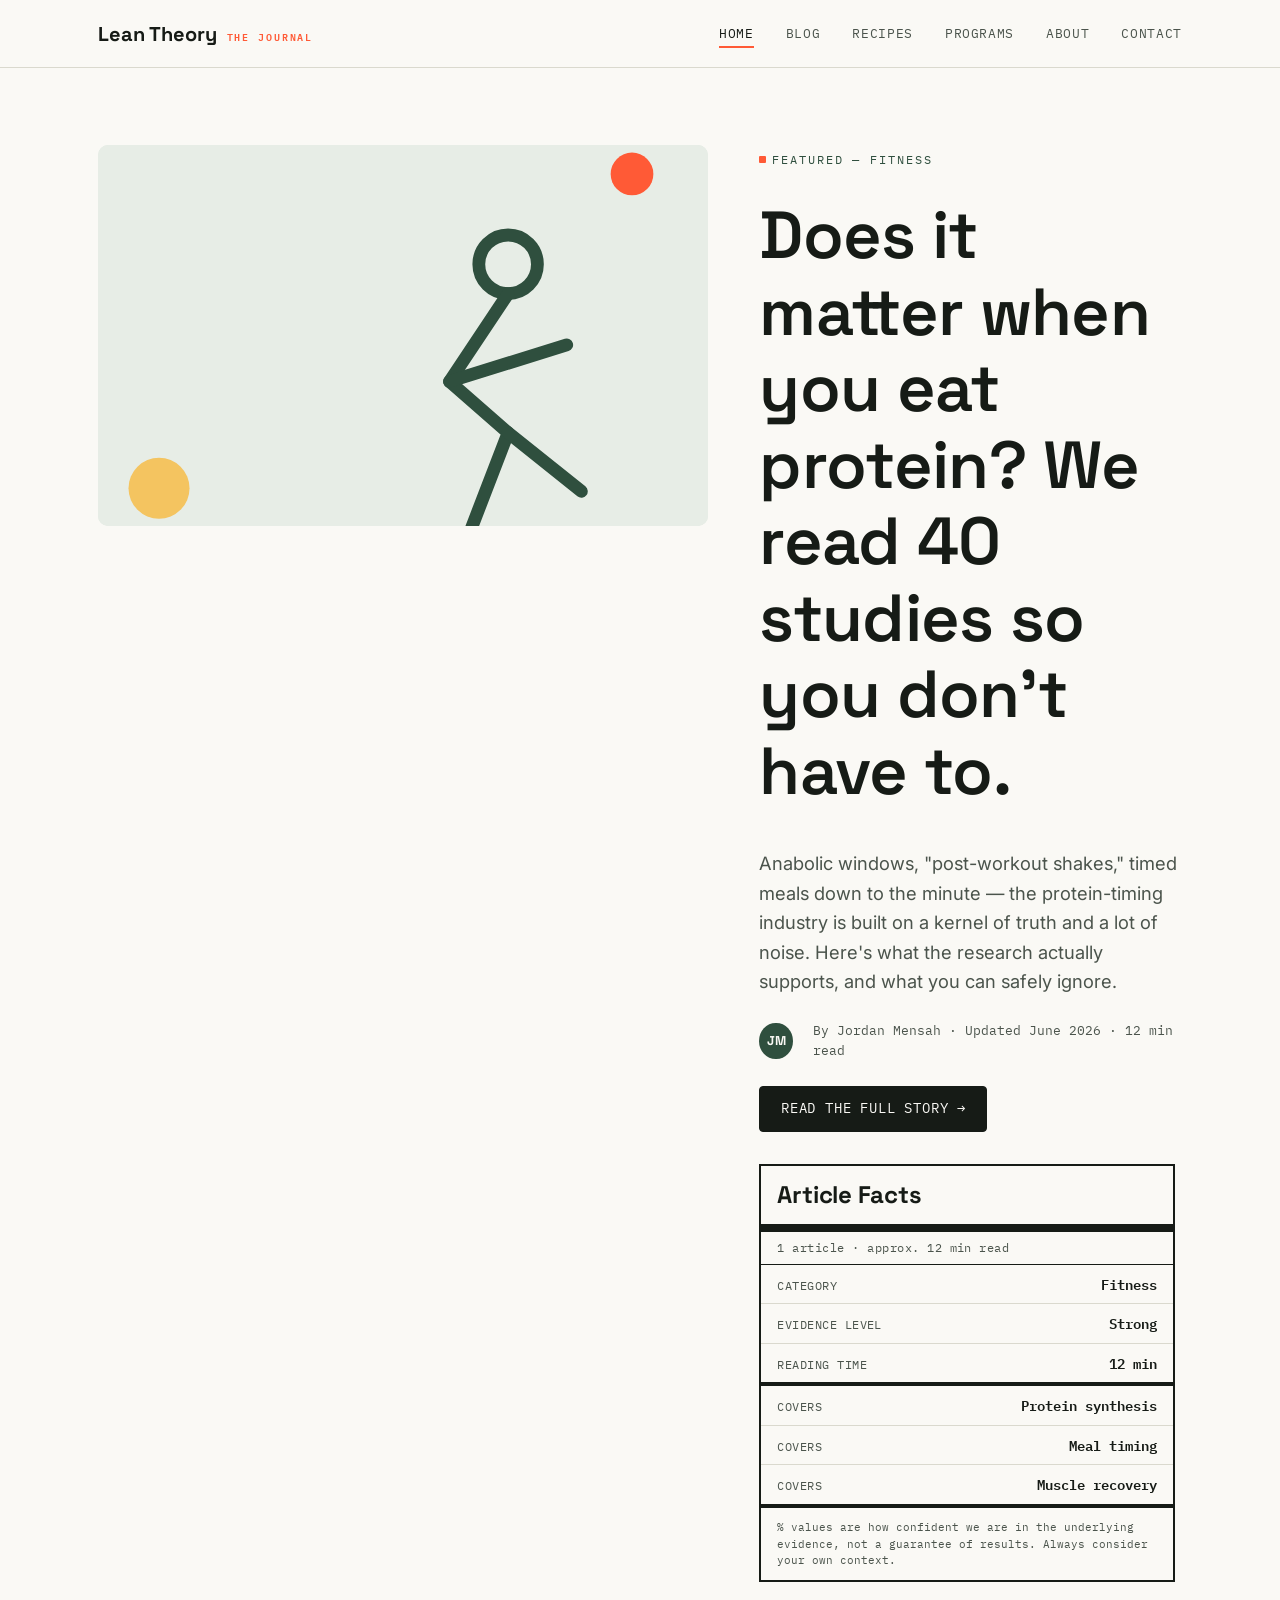
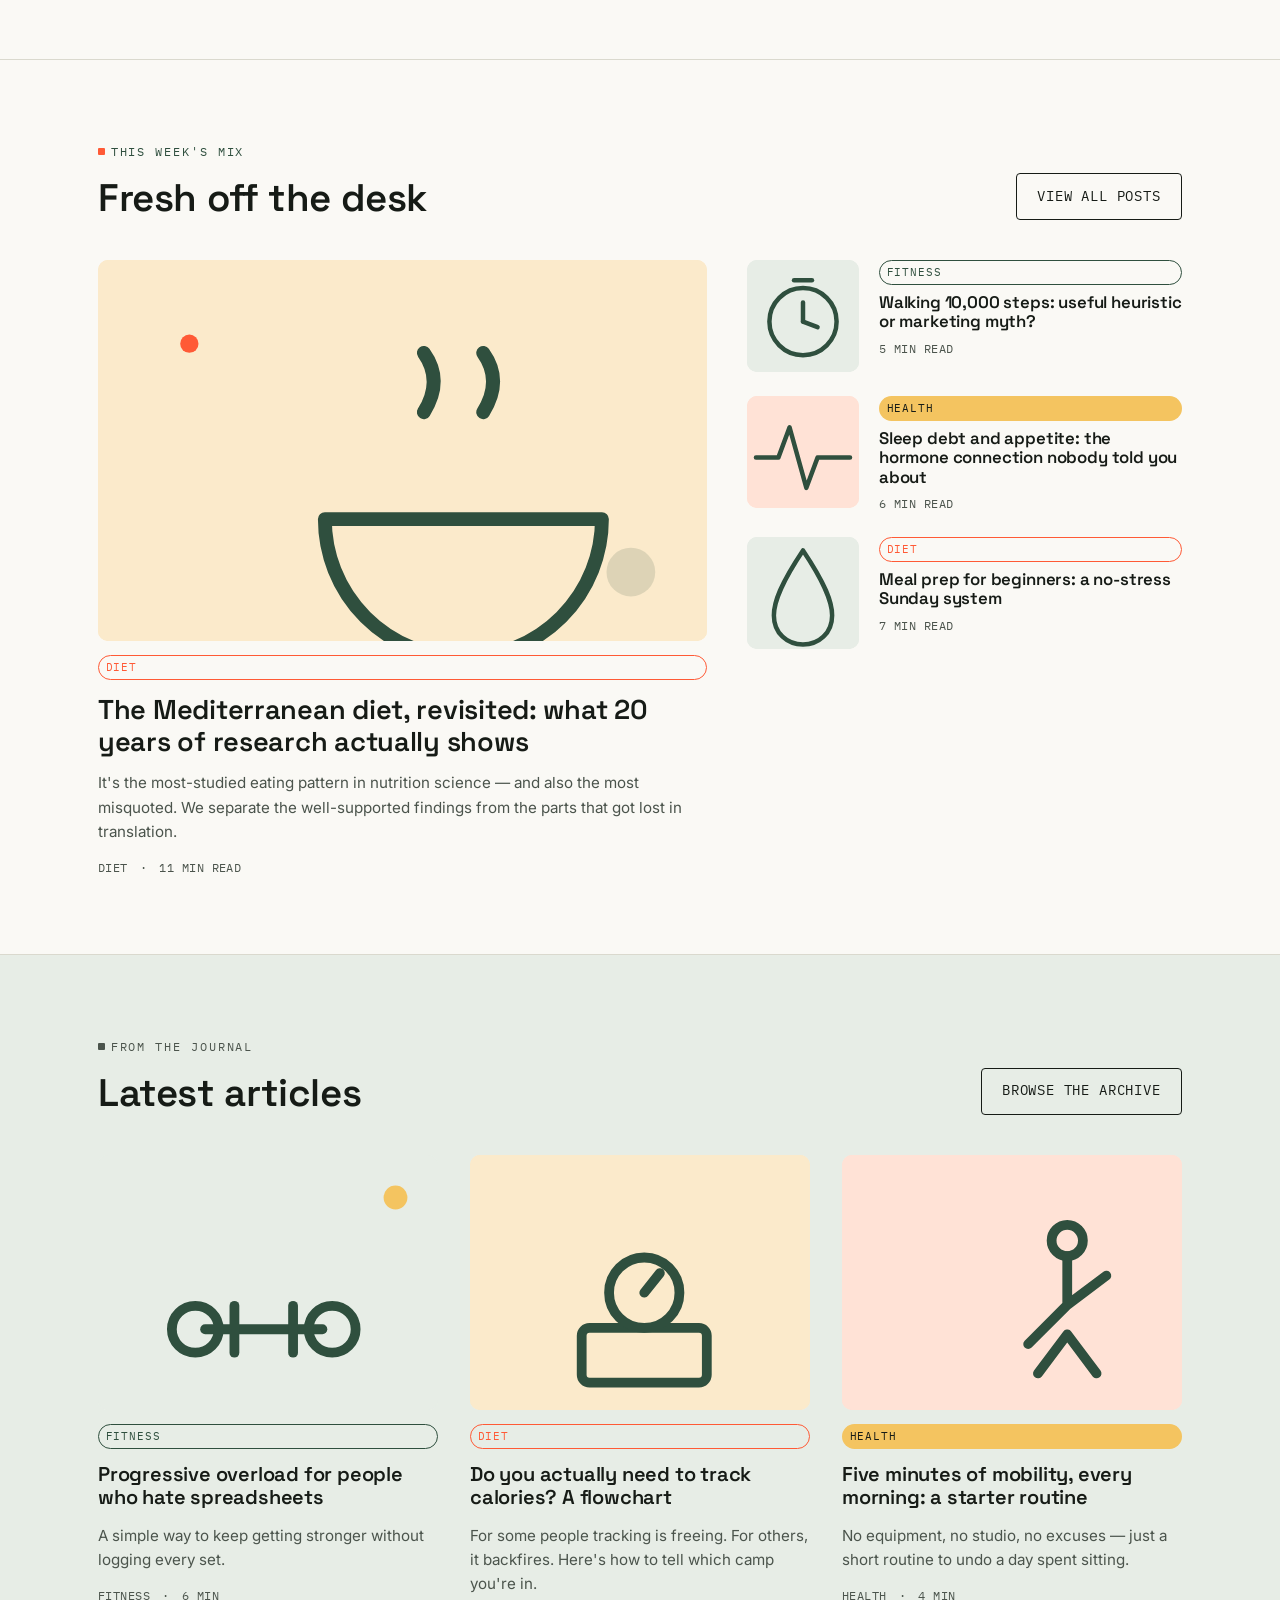
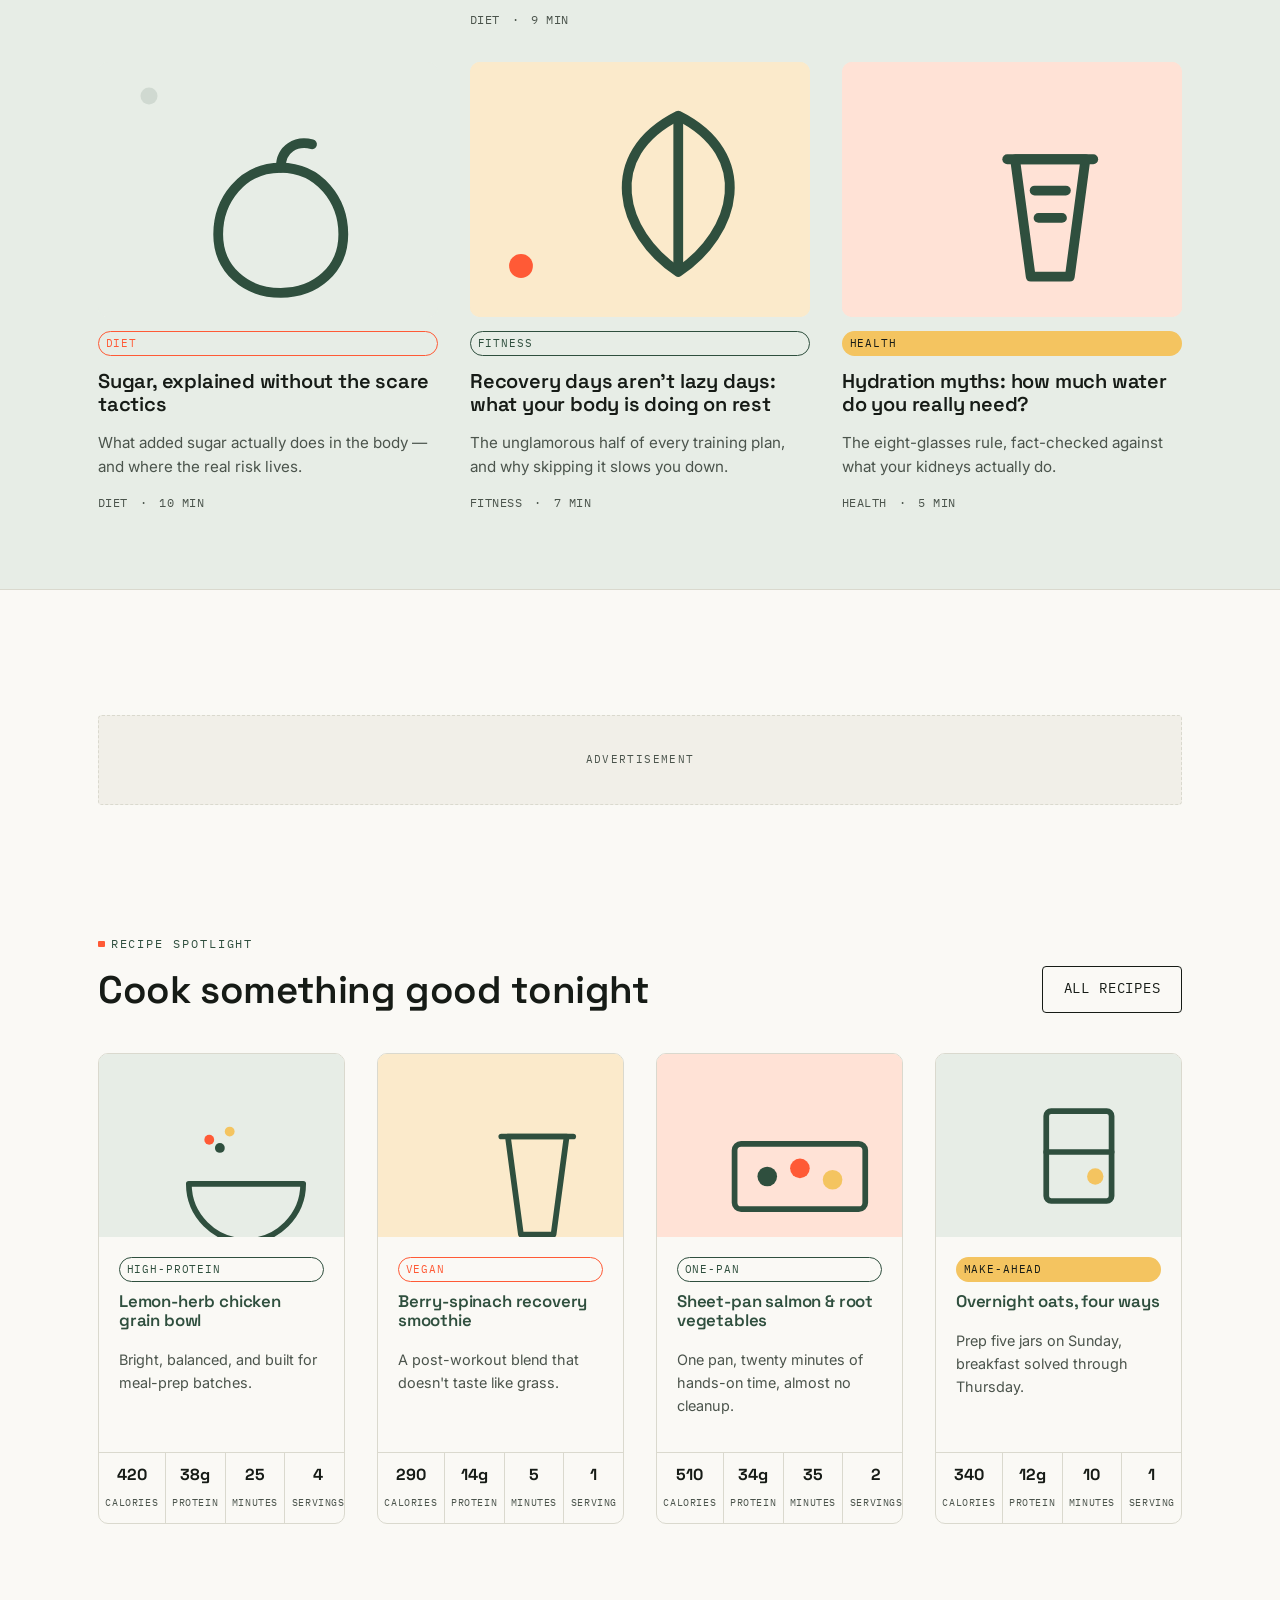
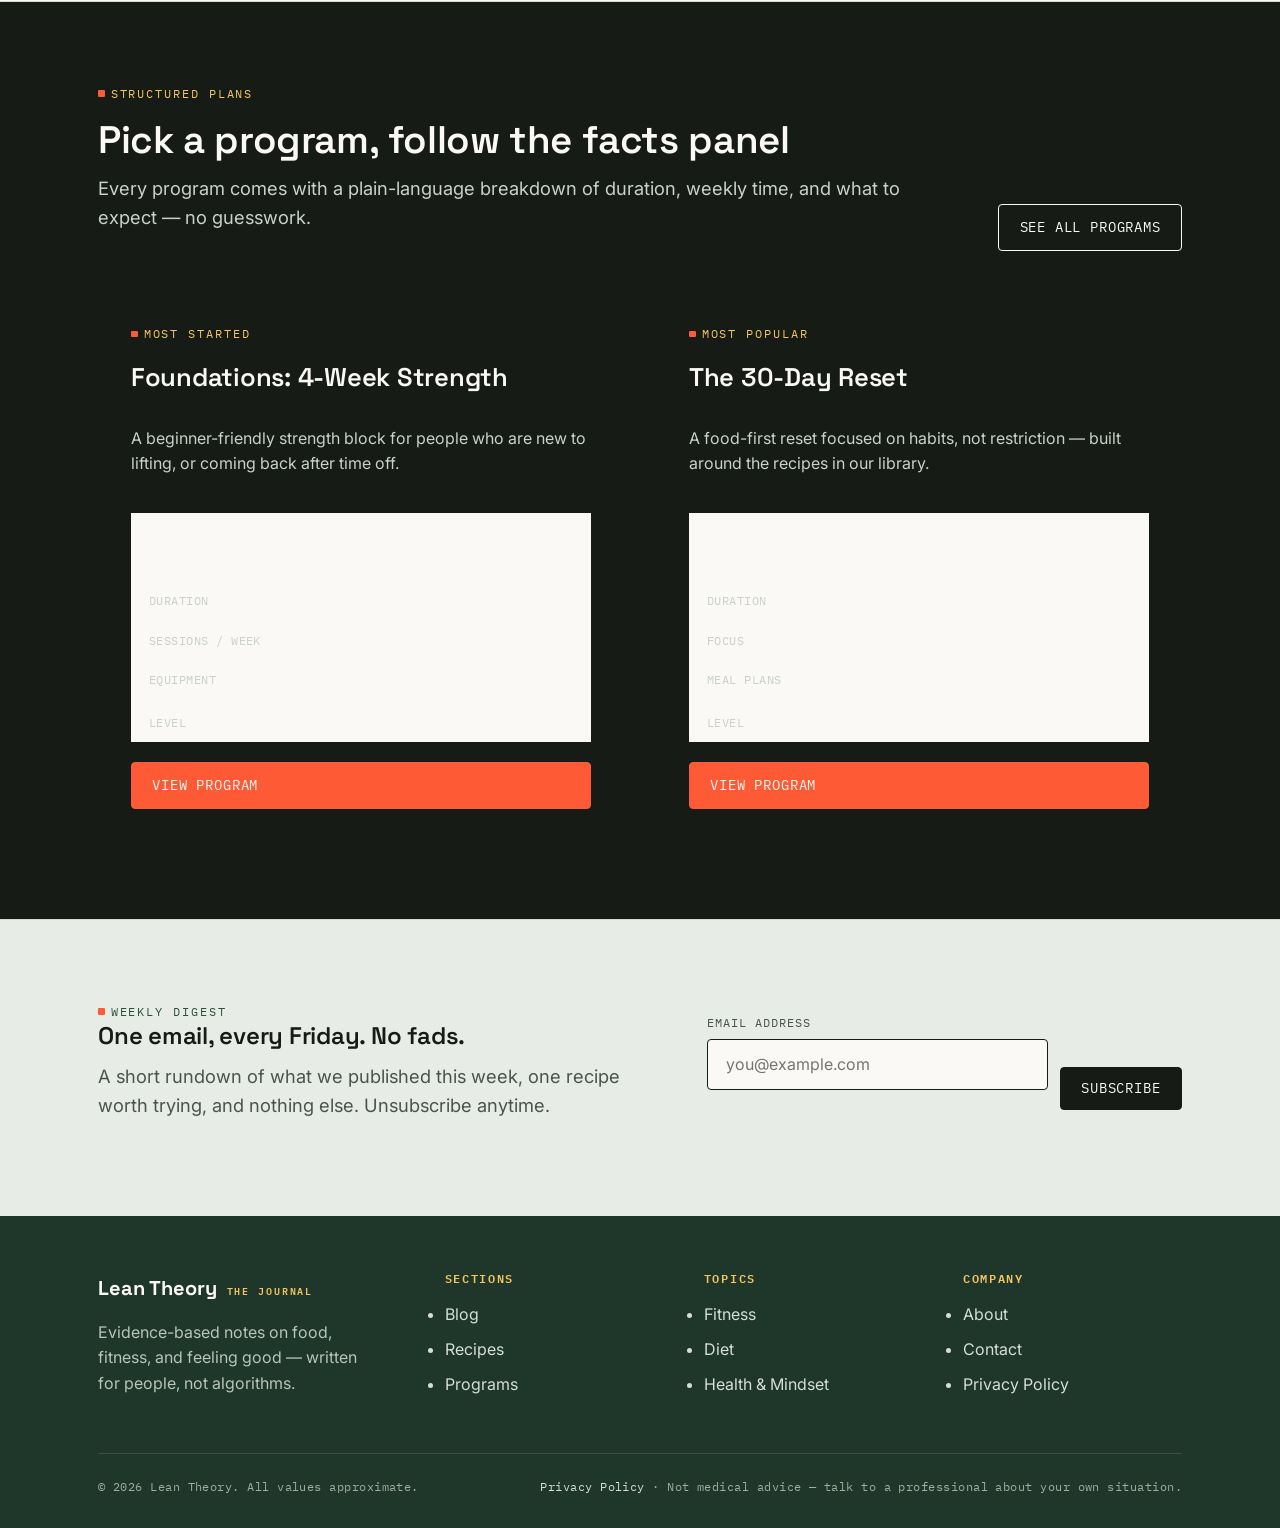
==== commit 209f3146: "Fix AdSense comment bug Fix AdSense comment bug" ====
--- a/index.html
+++ b/index.html
@@ -14,7 +14,7 @@
      Google AdSense
      1. Sign up and get your site approved at https://www.google.com/adsense
      2. Replace ca-pub-0000000000000000 below with your publisher ID
-     3. Remove the surrounding comment markers (<!-- and -->) to activate
+     3. Delete the two comment-marker lines around the script tag below to activate
      ============================================================ -->
 <!--
 <script async src="https://pagead2.googlesyndication.com/pagead/js/adsbygoogle.js?client=ca-pub-0000000000000000" crossorigin="anonymous"></script>
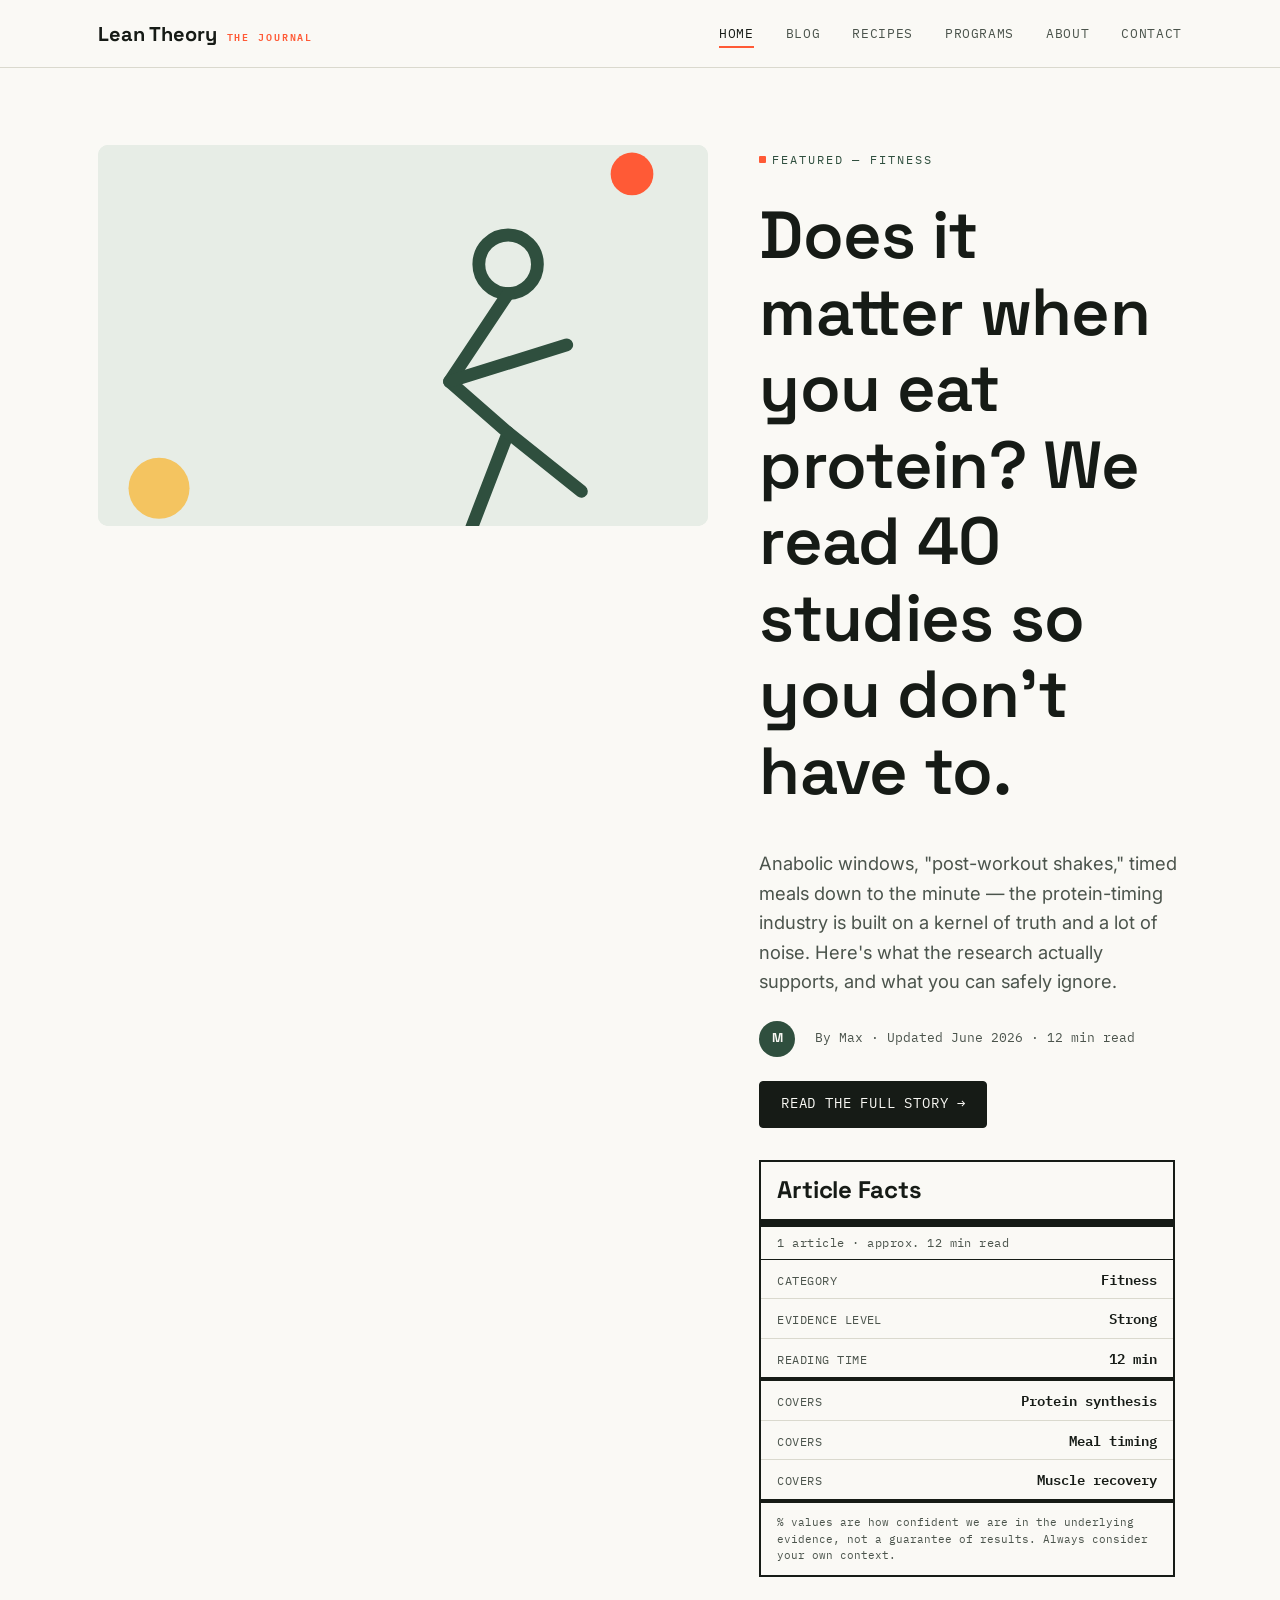
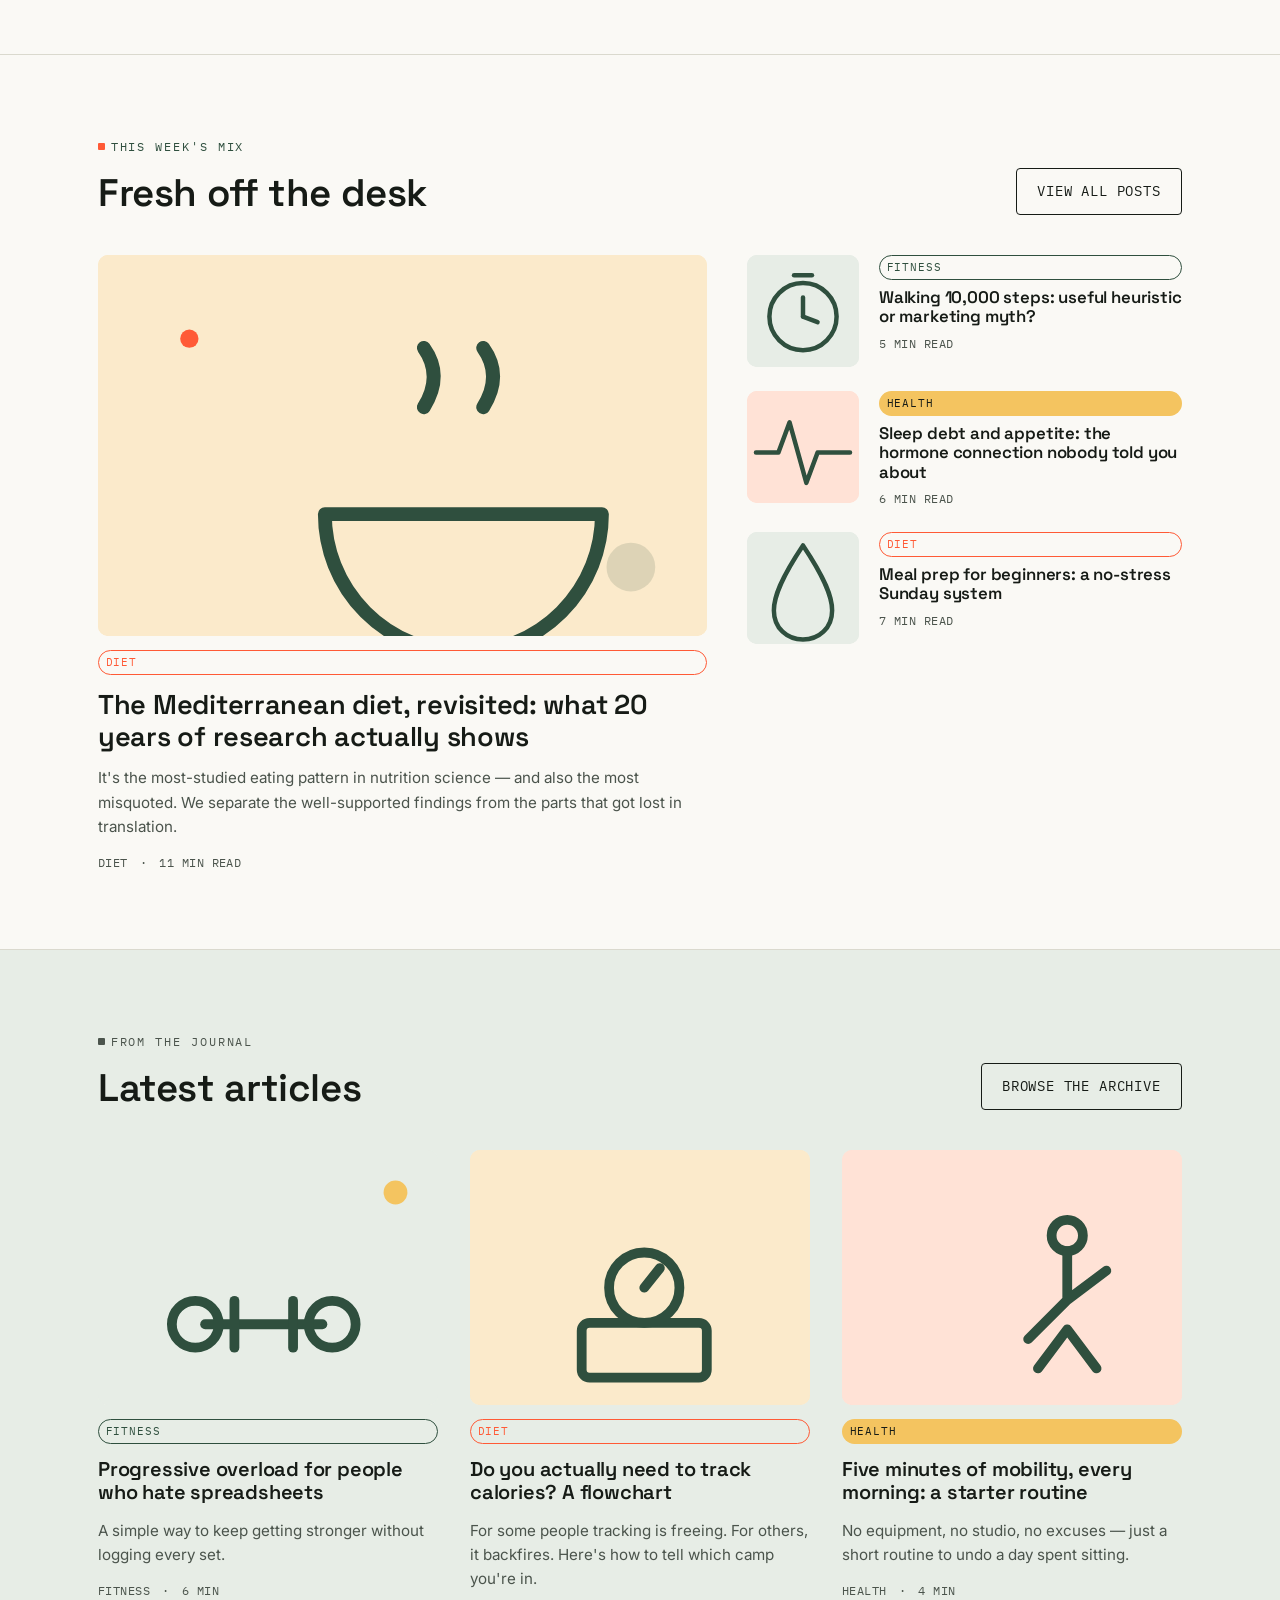
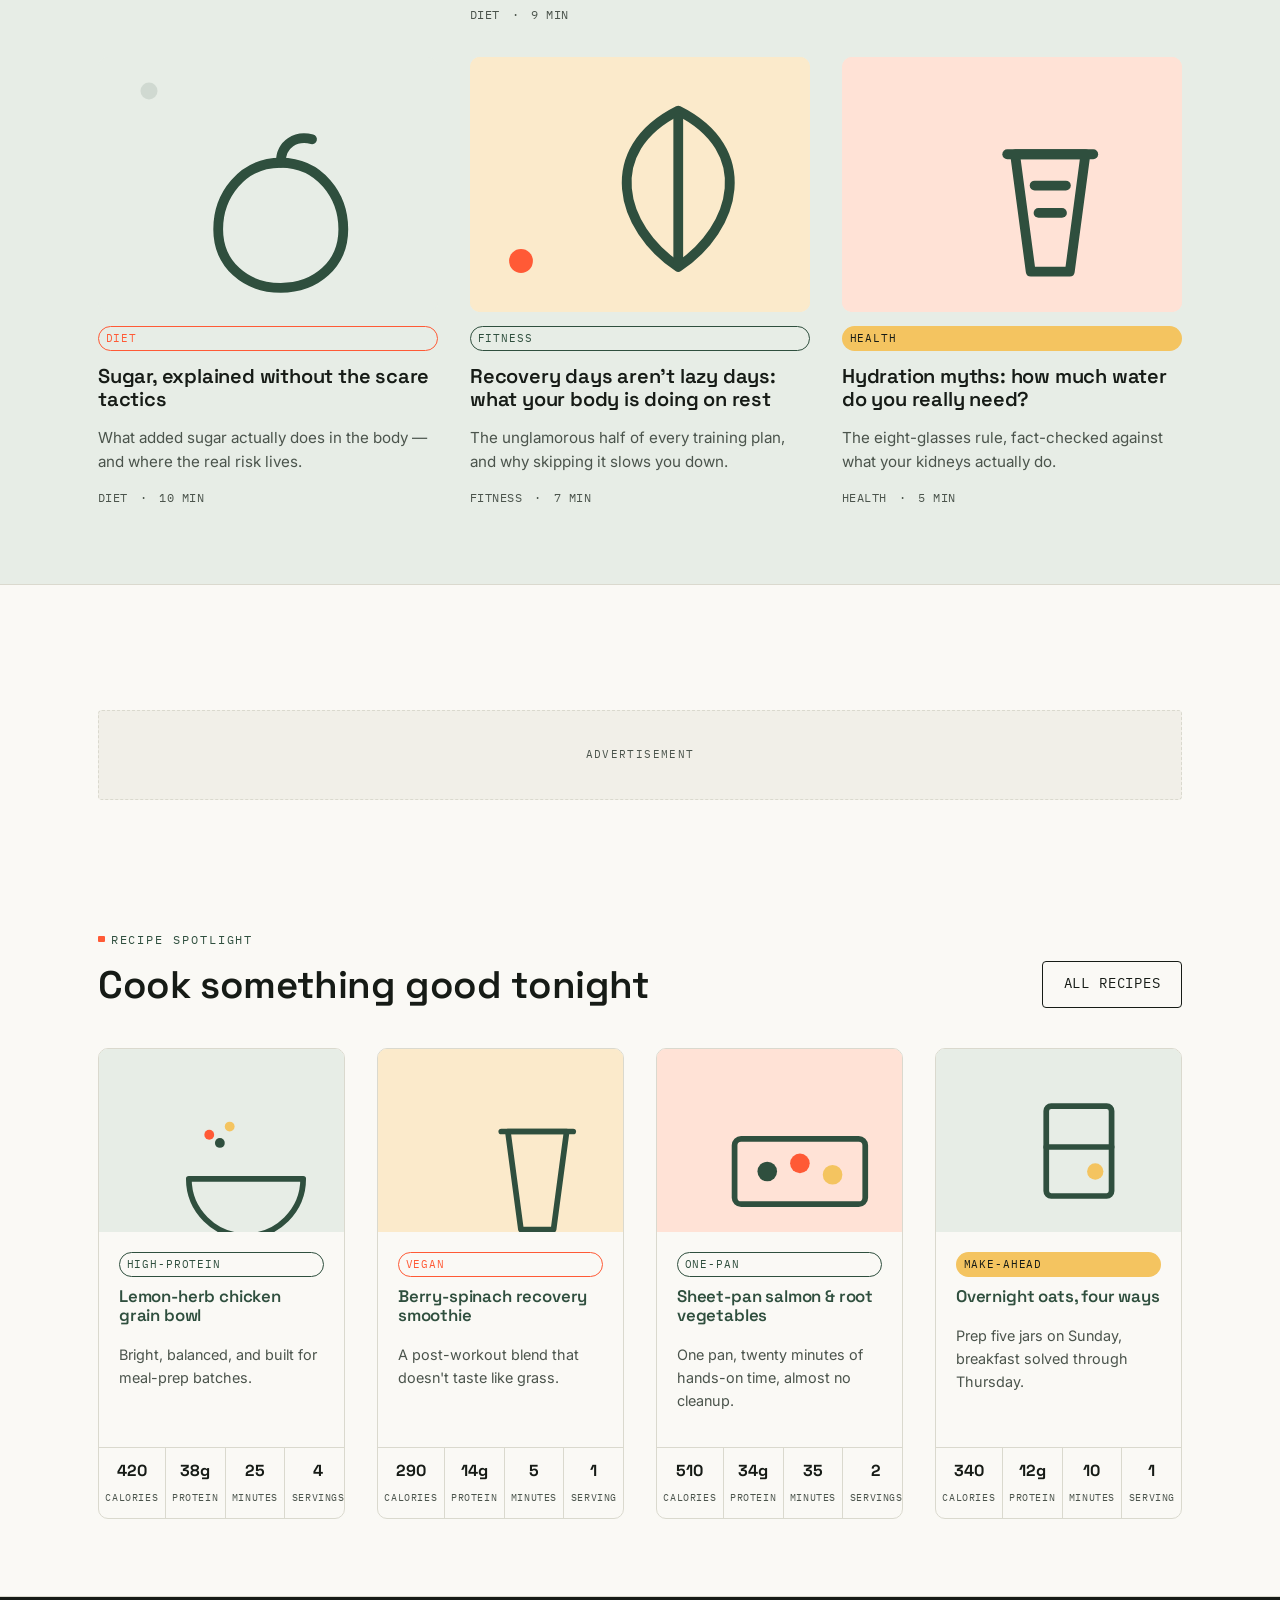
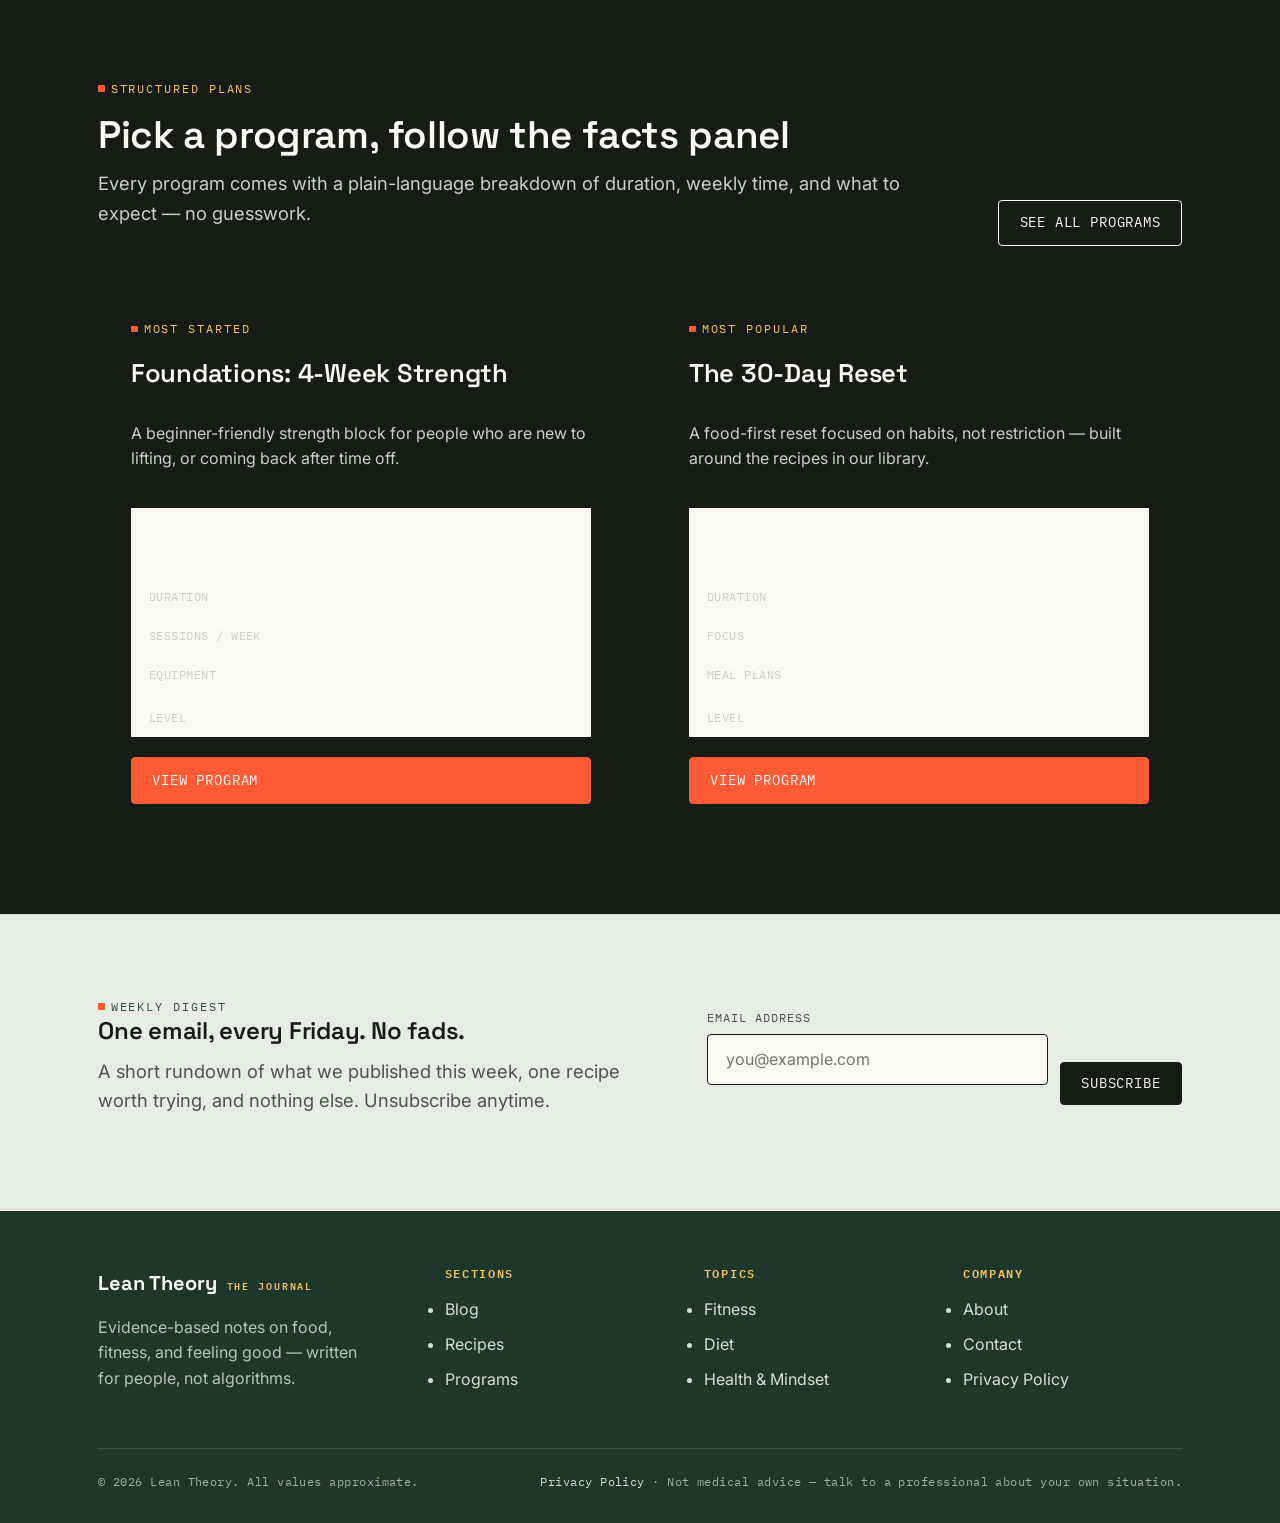
==== commit 7e607ab4: "Author and contact updated Author and contact updated" ====
--- a/index.html
+++ b/index.html
@@ -60,8 +60,8 @@
         <h1>Does it matter when you eat protein? We read 40 studies so you don't have to.</h1>
         <p class="lede">Anabolic windows, "post-workout shakes," timed meals down to the minute — the protein-timing industry is built on a kernel of truth and a lot of noise. Here's what the research actually supports, and what you can safely ignore.</p>
         <div class="hero-meta">
-          <span class="avatar">JM</span>
-          <span>By Jordan Mensah · Updated June 2026 · 12 min read</span>
+          <span class="avatar">M</span>
+          <span>By Max · Updated June 2026 · 12 min read</span>
         </div>
         <p style="margin-top:1.5rem;">
           <a class="btn btn-primary" href="post.html">Read the full story →</a>
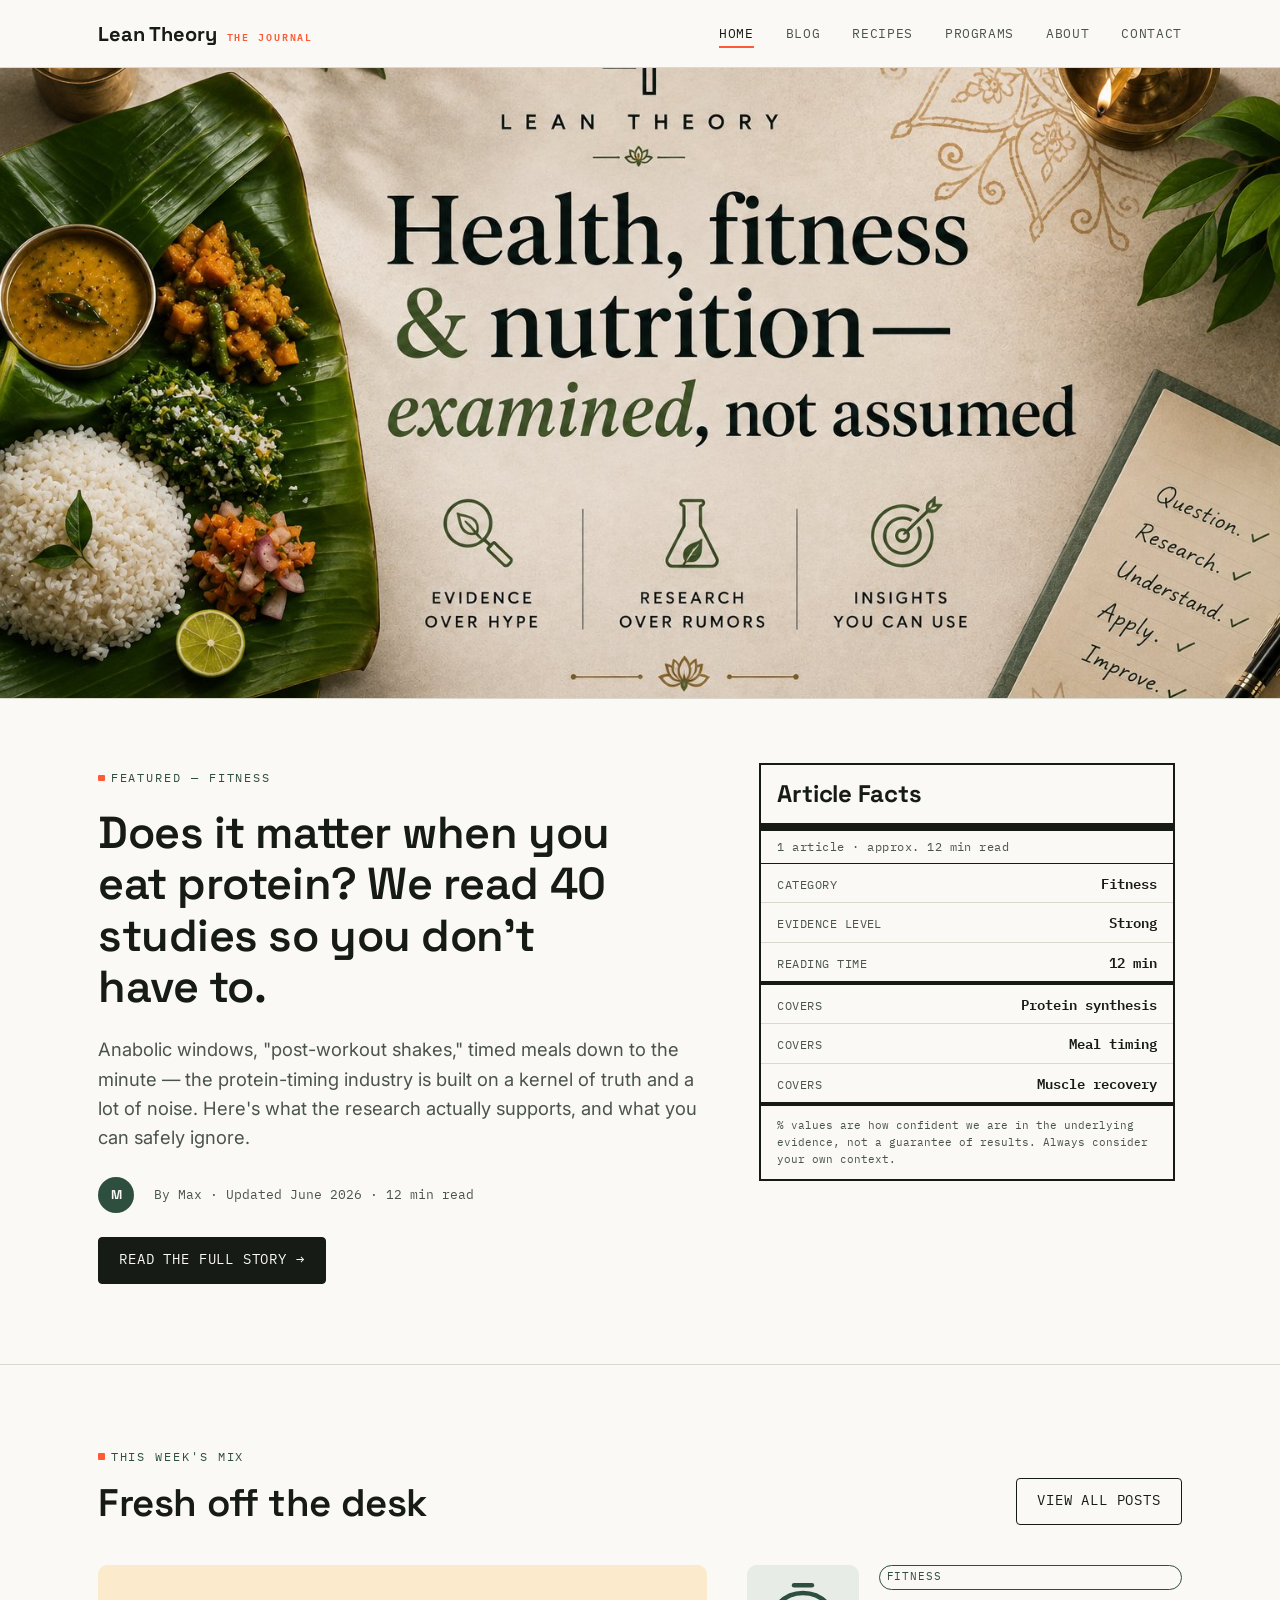
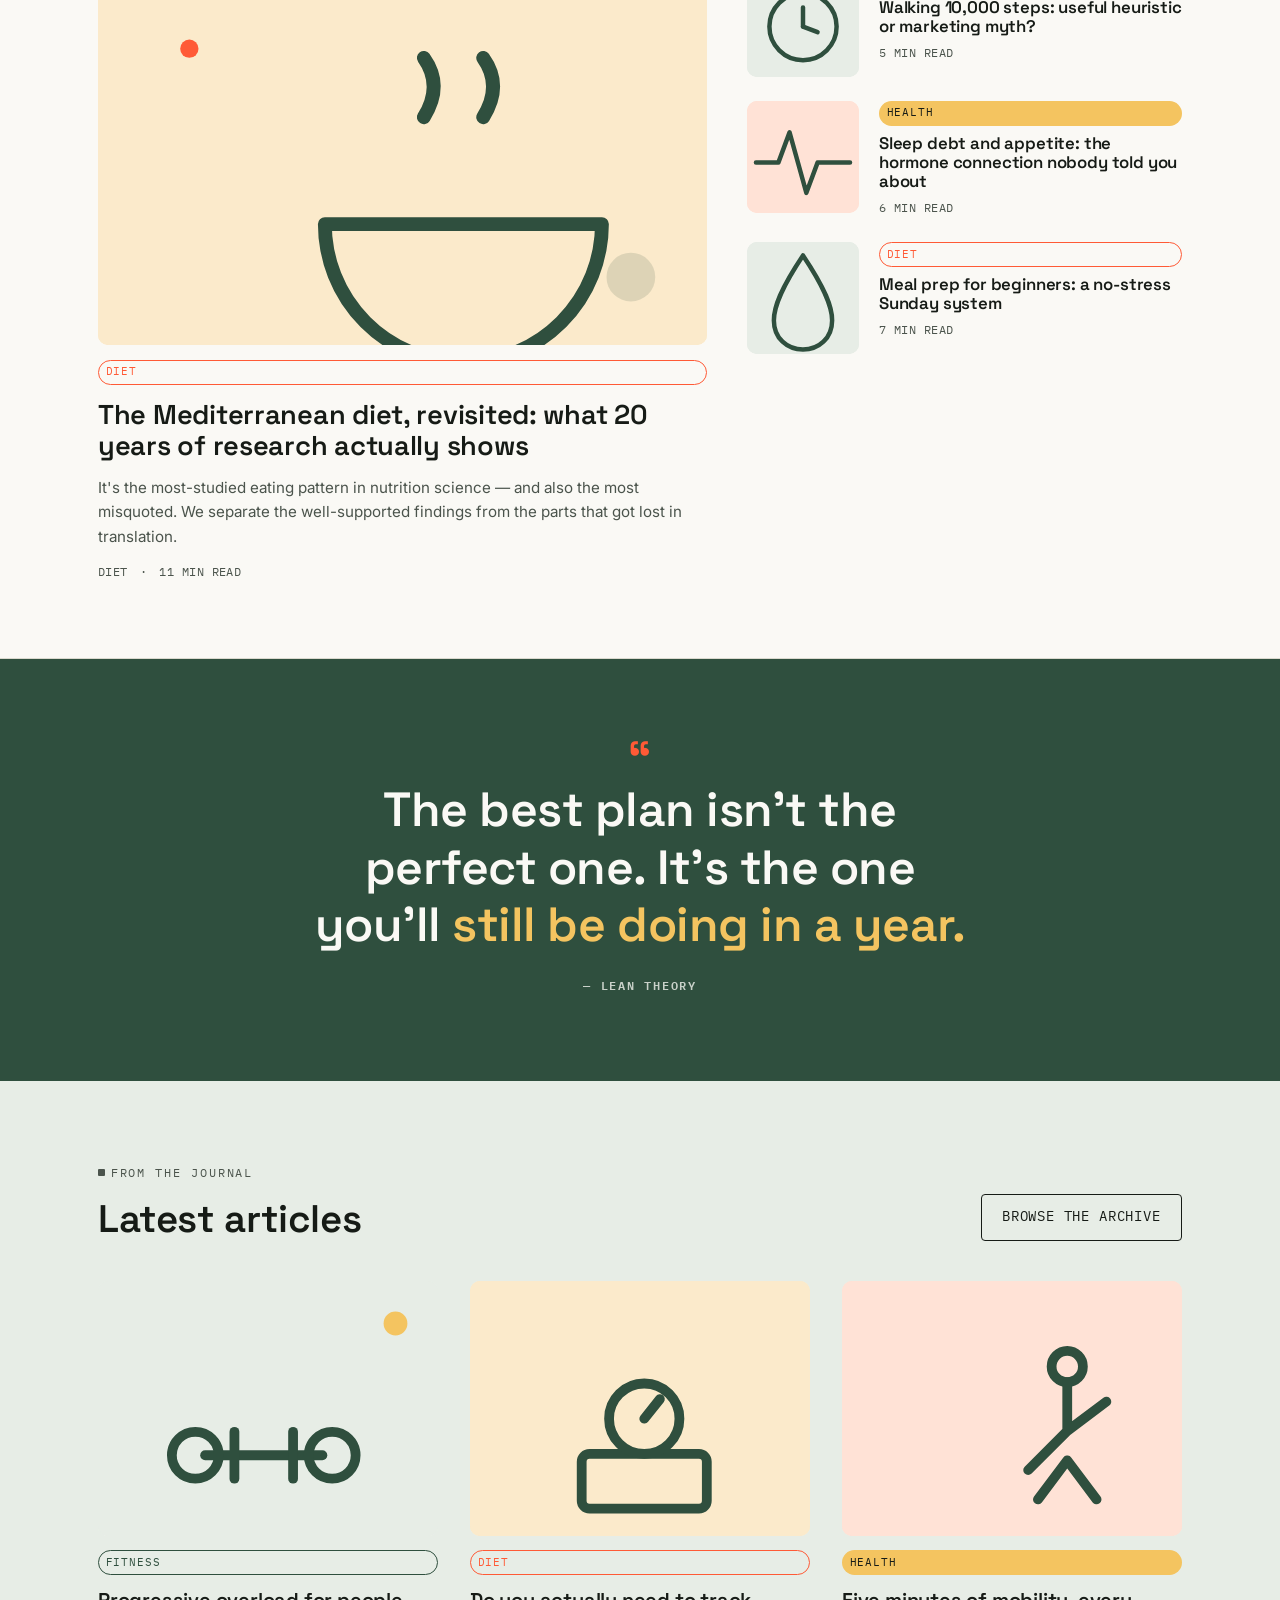
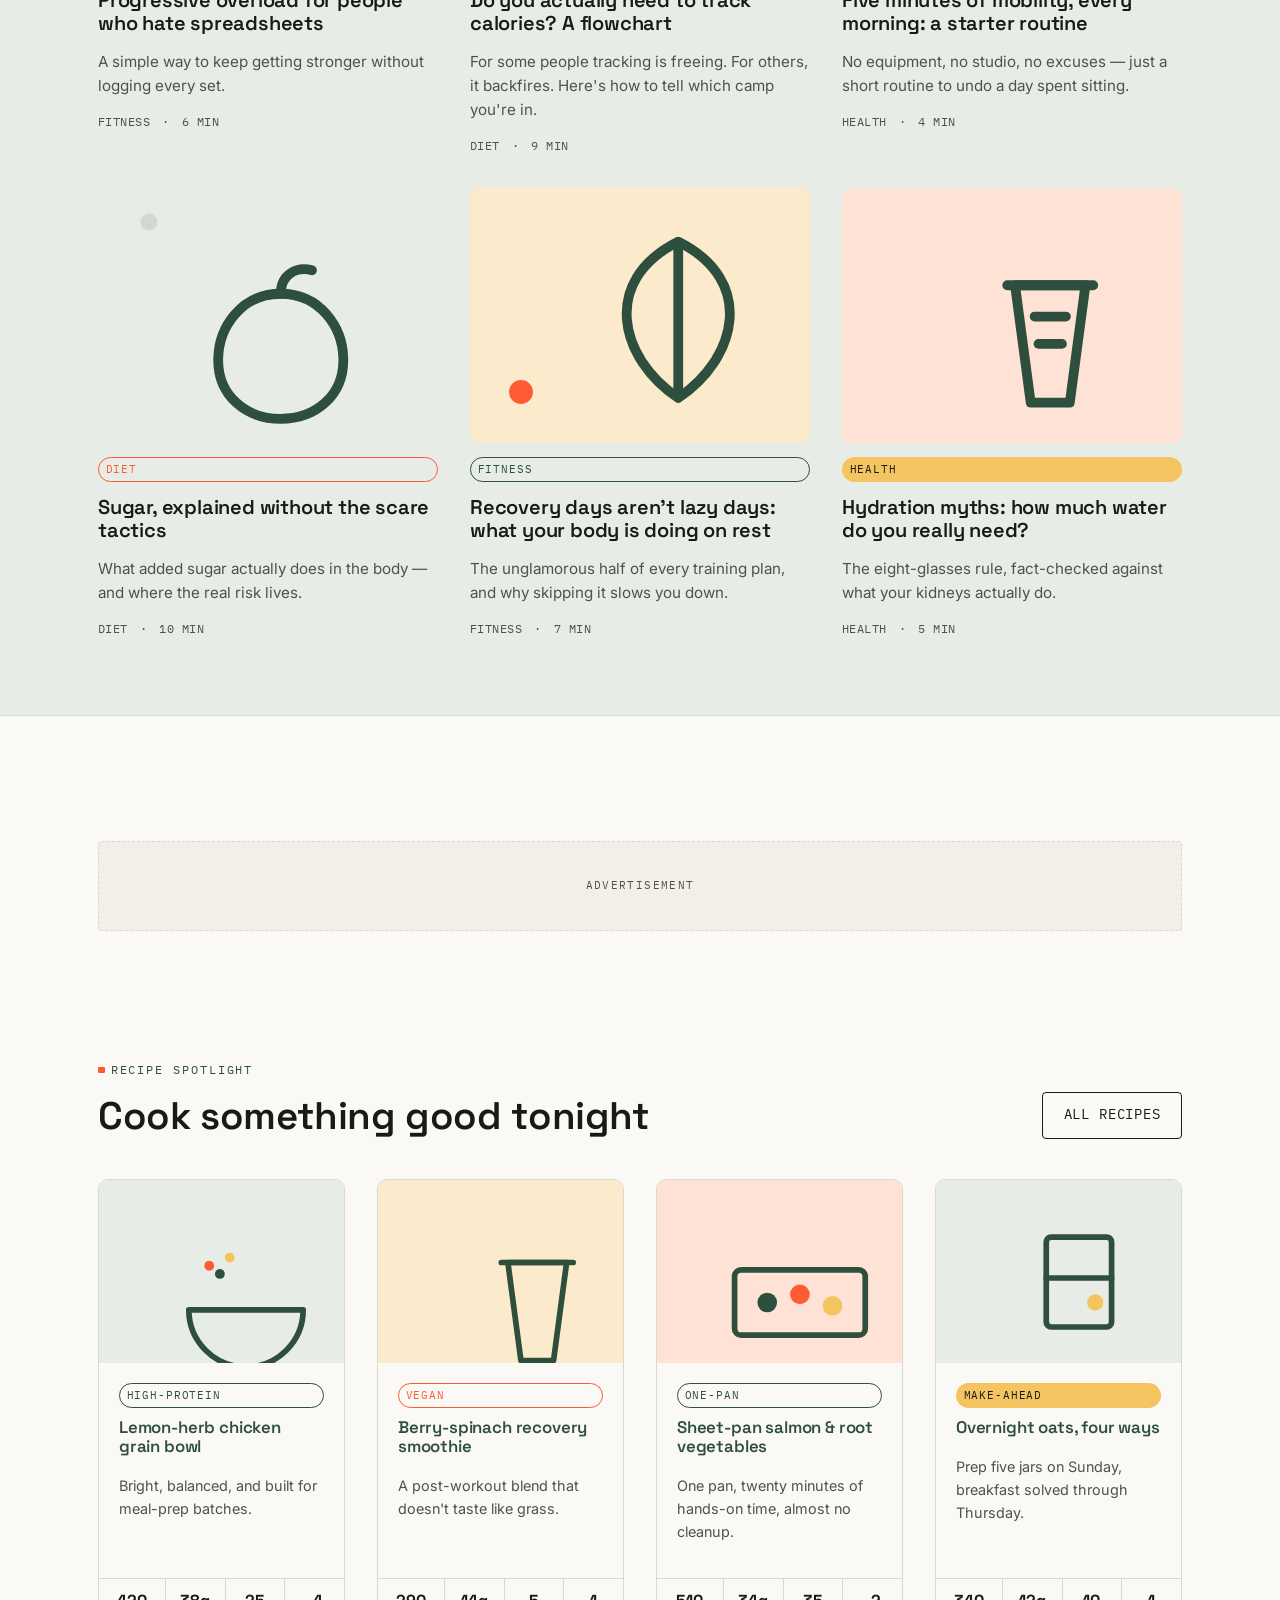
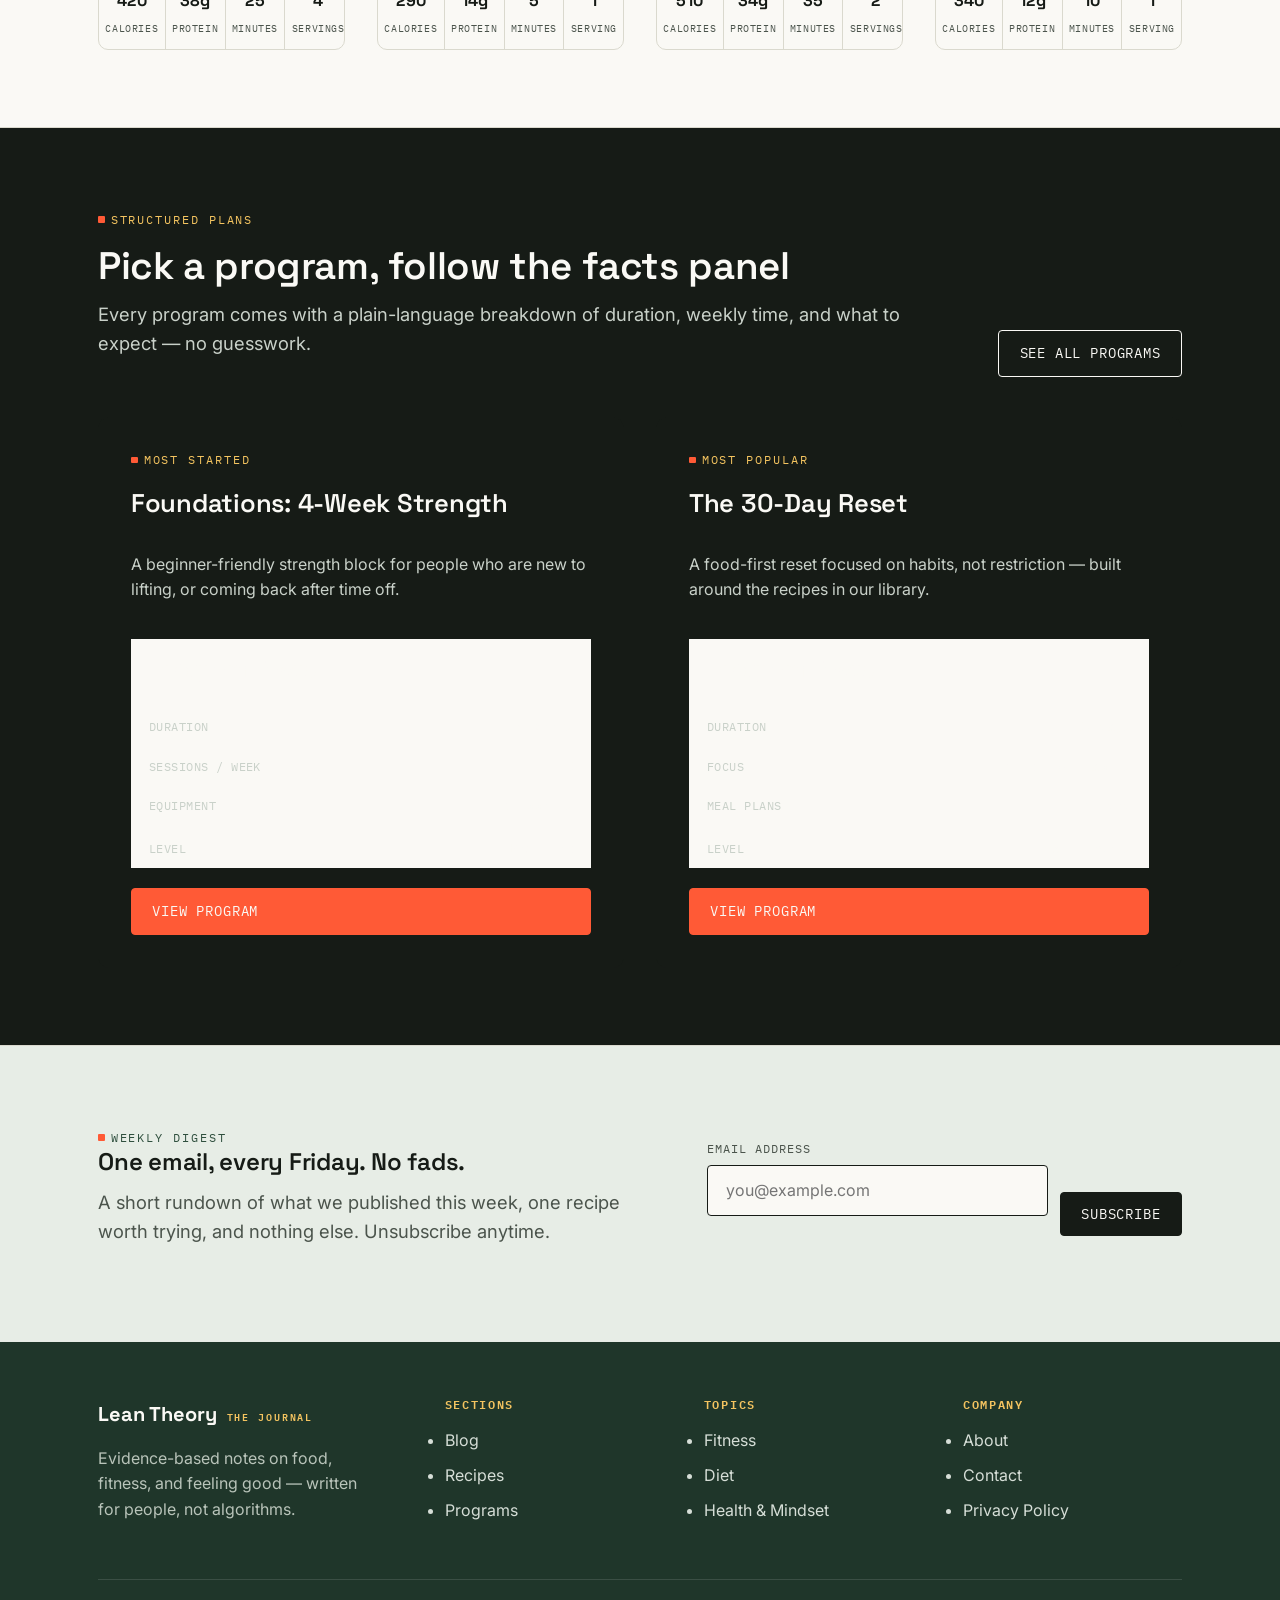
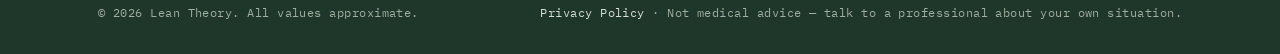
==== commit 07633d95: "Banner Added Banner Added" ====
--- a/index.html
+++ b/index.html
@@ -39,25 +39,18 @@
 
 <main>
 
-  <!-- ============ HERO ============ -->
-  <section class="hero">
-    <div class="container hero-grid">
-      <div class="card-thumb" style="aspect-ratio: 16/10;">
-        <svg viewBox="0 0 400 300" preserveAspectRatio="xMidYMid slice" role="img" aria-label="Illustration of a runner">
-          <rect width="400" height="300" fill="#E7EDE6"/>
-          <g stroke="#2F4F3E" stroke-width="3.5" fill="none" stroke-linecap="round" stroke-linejoin="round" transform="translate(120,60) scale(2.4)">
-            <circle cx="62" cy="18" r="8"/>
-            <path d="M62 26 L46 50 L62 64 L52 90"/>
-            <path d="M46 50 L78 40"/>
-            <path d="M62 64 L82 80"/>
-          </g>
-          <circle cx="350" cy="44" r="14" fill="#FF5A36"/>
-          <circle cx="40" cy="250" r="20" fill="#F4C460"/>
-        </svg>
-      </div>
+  <!-- ============ BANNER HERO ============ -->
+  <section class="banner-hero">
+    <h1 class="visually-hidden">Lean Theory — health, fitness and nutrition, examined, not assumed</h1>
+    <img src="hero-banner.jpg" alt="Lean Theory — Health, fitness and nutrition, examined, not assumed. Evidence over hype, research over rumors, insights you can use.">
+  </section>
+
+  <!-- ============ FEATURED ARTICLE BAND ============ -->
+  <section class="featured-band">
+    <div class="container featured-band__grid">
       <div>
         <span class="eyebrow">Featured — Fitness</span>
-        <h1>Does it matter when you eat protein? We read 40 studies so you don't have to.</h1>
+        <h2>Does it matter when you eat protein? We read 40 studies so you don't have to.</h2>
         <p class="lede">Anabolic windows, "post-workout shakes," timed meals down to the minute — the protein-timing industry is built on a kernel of truth and a lot of noise. Here's what the research actually supports, and what you can safely ignore.</p>
         <div class="hero-meta">
           <span class="avatar">M</span>
@@ -66,20 +59,20 @@
         <p style="margin-top:1.5rem;">
           <a class="btn btn-primary" href="post.html">Read the full story →</a>
         </p>
-
-        <div class="facts-panel" style="margin-top:2rem; max-width: 26rem;">
-          <div class="facts-panel__title">Article Facts</div>
-          <div class="facts-panel__sub">1 article · approx. 12 min read</div>
-          <dl style="margin:0;">
-            <div class="facts-row"><dt>Category</dt><dd>Fitness</dd></div>
-            <div class="facts-row"><dt>Evidence level</dt><dd>Strong</dd></div>
-            <div class="facts-row facts-row--divider"><dt>Reading time</dt><dd>12 min</dd></div>
-            <div class="facts-row"><dt>Covers</dt><dd>Protein synthesis</dd></div>
-            <div class="facts-row"><dt>Covers</dt><dd>Meal timing</dd></div>
-            <div class="facts-row"><dt>Covers</dt><dd>Muscle recovery</dd></div>
-          </dl>
-          <div class="facts-panel__footer">% values are how confident we are in the underlying evidence, not a guarantee of results. Always consider your own context.</div>
-        </div>
+      </div>
+
+      <div class="facts-panel" style="max-width: 26rem;">
+        <div class="facts-panel__title">Article Facts</div>
+        <div class="facts-panel__sub">1 article · approx. 12 min read</div>
+        <dl style="margin:0;">
+          <div class="facts-row"><dt>Category</dt><dd>Fitness</dd></div>
+          <div class="facts-row"><dt>Evidence level</dt><dd>Strong</dd></div>
+          <div class="facts-row facts-row--divider"><dt>Reading time</dt><dd>12 min</dd></div>
+          <div class="facts-row"><dt>Covers</dt><dd>Protein synthesis</dd></div>
+          <div class="facts-row"><dt>Covers</dt><dd>Meal timing</dd></div>
+          <div class="facts-row"><dt>Covers</dt><dd>Muscle recovery</dd></div>
+        </dl>
+        <div class="facts-panel__footer">% values are how confident we are in the underlying evidence, not a guarantee of results. Always consider your own context.</div>
       </div>
     </div>
   </section>
@@ -167,6 +160,17 @@
     </div>
   </section>
 
+  <!-- ============ QUOTE BAND ============ -->
+  <section class="quote-band">
+    <div class="container">
+      <blockquote>
+        <span class="quote-mark">&ldquo;</span>
+        The best plan isn't the perfect one. It's the one you'll <span>still be doing in a year.</span>
+        <cite>— Lean Theory</cite>
+      </blockquote>
+    </div>
+  </section>
+
   <!-- ============ LATEST GRID ============ -->
   <section class="section section--tint">
     <div class="container">
--- a/style.css
+++ b/style.css
@@ -835,11 +835,106 @@
 .ad-slot--sidebar { min-height: 250px; margin: 0; }
 
 /* ==========================================================================
+   BANNER HERO
+   Full-width image banner at the top of the homepage.
+   ========================================================================== */
+
+.banner-hero {
+  border-bottom: 1px solid var(--line);
+  background: var(--paper-dim);
+}
+
+.banner-hero img {
+  width: 100%;
+  height: auto;
+  max-height: 70vh;
+  object-fit: cover;
+  display: block;
+}
+
+/* Visually hidden, but available to screen readers and search engines */
+.visually-hidden {
+  position: absolute;
+  width: 1px;
+  height: 1px;
+  padding: 0;
+  margin: -1px;
+  overflow: hidden;
+  clip: rect(0, 0, 0, 0);
+  white-space: nowrap;
+  border: 0;
+}
+
+/* Featured article band (sits below the banner) */
+.featured-band {
+  padding: clamp(2.5rem, 5vw, 4rem) 0;
+  border-bottom: 1px solid var(--line);
+}
+
+.featured-band__grid {
+  display: grid;
+  grid-template-columns: 1.3fr 0.9fr;
+  gap: clamp(2rem, 4vw, 4rem);
+  align-items: start;
+}
+
+.featured-band h2 {
+  font-size: clamp(1.8rem, 4vw, 2.8rem);
+  margin: 0.4em 0 0.5em;
+  max-width: 18ch;
+}
+
+/* ==========================================================================
+   QUOTE BAND
+   A full-width statement band for an original brand line.
+   ========================================================================== */
+
+.quote-band {
+  background: var(--moss);
+  color: var(--paper);
+  padding: clamp(3rem, 7vw, 5.5rem) 0;
+  text-align: center;
+}
+
+.quote-band blockquote {
+  margin: 0 auto;
+  max-width: 22ch;
+  font-family: var(--font-display);
+  font-weight: 600;
+  font-size: clamp(1.8rem, 4.5vw, 3rem);
+  line-height: 1.2;
+  letter-spacing: -0.01em;
+}
+
+.quote-band blockquote span { color: var(--sand); }
+
+.quote-band cite {
+  display: block;
+  margin-top: 1.5rem;
+  font-family: var(--font-mono);
+  font-size: 0.78rem;
+  letter-spacing: 0.14em;
+  text-transform: uppercase;
+  font-style: normal;
+  color: #C9D1C9;
+}
+
+.quote-band .quote-mark {
+  font-family: var(--font-display);
+  font-size: 3rem;
+  line-height: 0.5;
+  color: var(--citrus);
+  display: block;
+  margin-bottom: 0.6rem;
+}
+
+/* ==========================================================================
    RESPONSIVE
    ========================================================================== */
 
 @media (max-width: 980px) {
   .hero-grid { grid-template-columns: 1fr; }
+  .featured-band__grid { grid-template-columns: 1fr; }
   .magazine { grid-template-columns: 1fr; }
   .card-grid { grid-template-columns: repeat(2, 1fr); }
   .post-layout { grid-template-columns: 1fr; }
